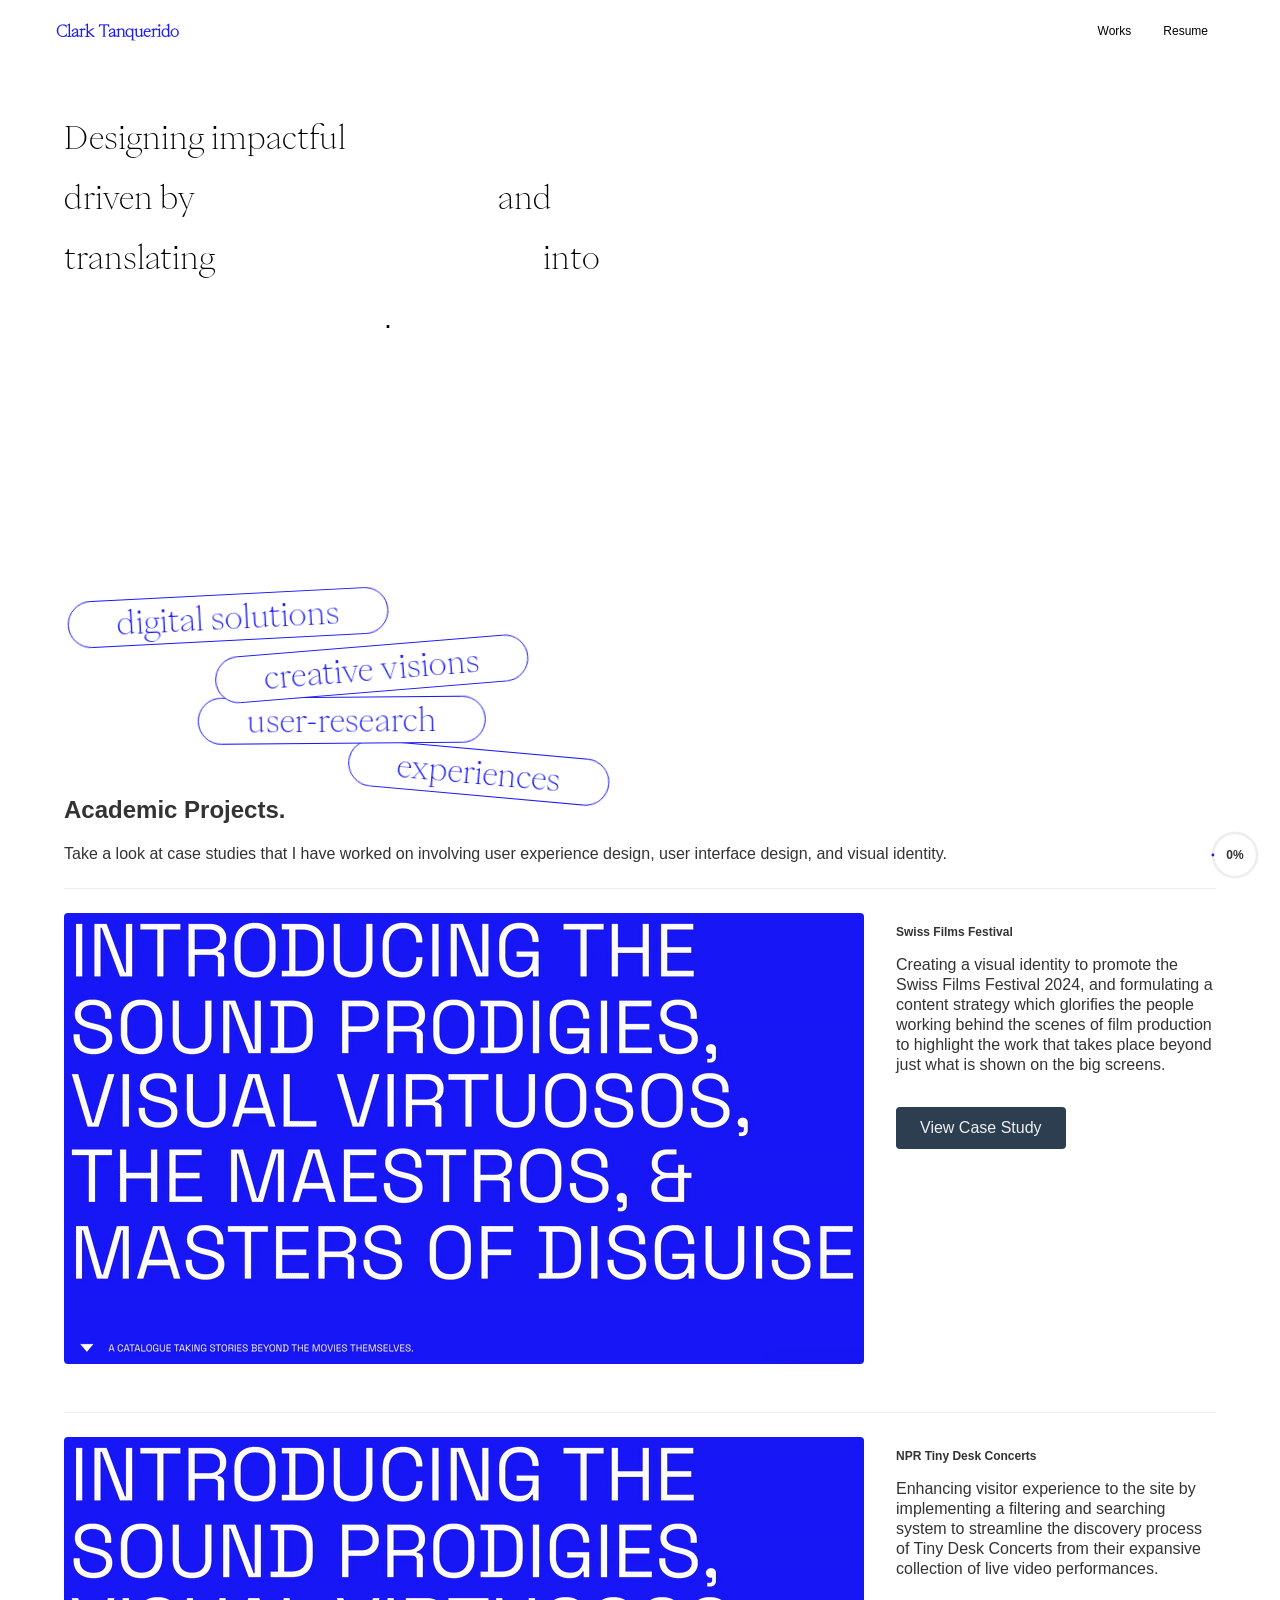
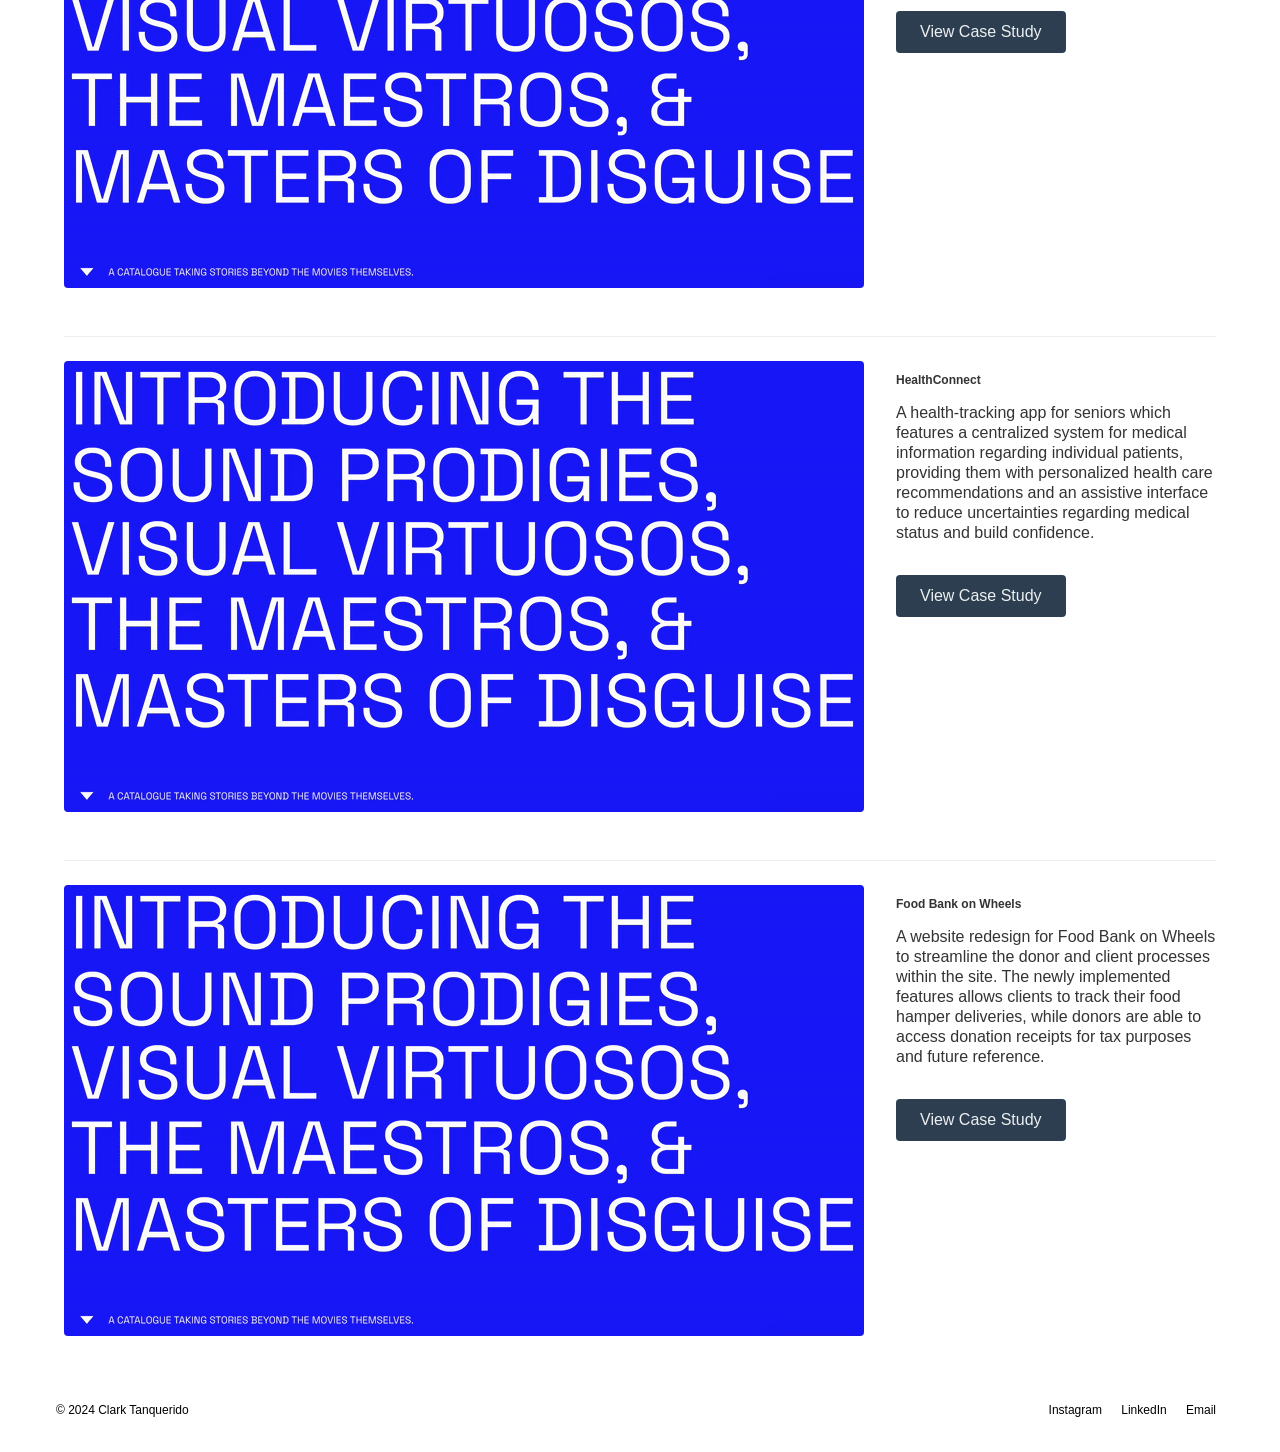
==== index.html @ 1669078b "homepage animation" ====
<!DOCTYPE html>
<html lang="en" dir="ltr">
  <head>
    <meta charset="UTF-8" />
    <meta name="viewport" content="width=device-width, initial-scale=1.0" />
    <title>Clark Tanquerido | UX/UI Designer</title>
    <link rel="stylesheet" href="style.css" />
    <link rel="stylesheet" href="responsive.css" />
  </head>
  <body>
    <div class="page-wrapper">
      <div class="container">
        <header>
          <nav class="navbar">
            <a href="index.html" class="logo">Clark Tanquerido</a>
            <ul class="nav-links">
              <li><a href="works.html">Works</a></li>
              <li><a href="#resume">Resume</a></li>
            </ul>
          </nav>
        </header>

        <div class="content-wrapper">
          <main>
            <h1 class="largeDisplayText">Designing impactful <span class="highlight-pill">experiences</span> driven by <span class="highlight-pill">user-research</span> and translating <span class="highlight-pill">creative visions</span> into <span class="highlight-pill">digital solutions</span>.</h1>
            <!-- <p>Welcome to my portfolio. I specialize in creating intuitive and beautiful user experiences. My work is driven by user-centric research, thoughtful interaction design, and a clean visual aesthetic.</p>
            <p>Explore my projects to see how I approach design challenges and create effective solutions.</p> -->

            <h2 class="homepageSPACER">Academic Projects.</h2>
            <p>Take a look at case studies that I have worked on involving user experience design, user interface design, and visual identity.</p>

            <div class="case-study">
              <img src="imgs/swissfilms_THUMBNAIL.gif" alt="Swiss Films Festival project thumbnail" class="case-study-image">
              <div class="case-study-content">
                <h3>Swiss Films Festival</h3>
                <p>Creating a visual identity to promote the Swiss Films Festival 2024, and formulating a content strategy which glorifies the people working behind the scenes of film production to highlight the work that takes place beyond just what is shown on the big screens.</p>
                <a href="case-study-swiss-films.html" class="btn-case-study">View Case Study</a>
              </div>
            </div>

            <div class="case-study">
              <img src="imgs/swissfilms_THUMBNAIL.gif" alt="NPR Tiny Desk Concerts project thumbnail" class="case-study-image">
              <div class="case-study-content">
                <h3>NPR Tiny Desk Concerts</h3>
                <p>Enhancing visitor experience to the site by implementing a filtering and searching system to streamline the discovery process of Tiny Desk Concerts from their expansive collection of live video performances.</p>
                <a href="#" class="btn-case-study">View Case Study</a>
              </div>
            </div>

            <div class="case-study">
              <img src="imgs/swissfilms_THUMBNAIL.gif" alt="HealthConnect project thumbnail" class="case-study-image">
              <div class="case-study-content">
                <h3>HealthConnect</h3>
                <p>A health-tracking app for seniors which features a centralized system for medical information regarding individual patients, providing them with personalized health care recommendations and an assistive interface to reduce uncertainties regarding medical status and build confidence.</p>
                <a href="#" class="btn-case-study">View Case Study</a>
              </div>
            </div>

            <div class="case-study">
              <img src="imgs/swissfilms_THUMBNAIL.gif" alt="Food Bank on Wheels project thumbnail" class="case-study-image">
              <div class="case-study-content">
                <h3>Food Bank on Wheels</h3>
                <p>A website redesign for Food Bank on Wheels to streamline the donor and client processes within the site. The newly implemented features allows clients to track their food hamper deliveries, while donors are able to access donation receipts for tax purposes and future reference.</p>
                <a href="#" class="btn-case-study">View Case Study</a>
              </div>
            </div>
          </main>
          <!-- <aside>
            <h3>About Me</h3>
            <p>A brief bio or a professional headshot could go here. This is a great place to give visitors a glimpse into your personality and professional background.</p>
          </aside> -->
        </div>

        <footer>
          <div class="footer-content">
            <p>&copy; 2024 Clark Tanquerido</p>
            <div class="social-links">
              <a href="#">Instagram</a> <a href="#">LinkedIn</a> <a href="mailto:clark.tanquerido@example.com">Email</a>
            </div>
          </div>
        </footer>
      </div>
    </div>
    <div class="progress-circle-container">
      <svg class="progress-circle-svg" viewBox="0 0 36 36">
        <path class="progress-circle-bg"
          d="M18 2.0845 a 15.9155 15.9155 0 0 1 0 31.831 a 15.9155 15.9155 0 0 1 0 -31.831" />
        <path id="progressBar" class="progress-circle"
          stroke-dasharray="0, 100"
          d="M18 2.0845 a 15.9155 15.9155 0 0 1 0 31.831 a 15.9155 15.9155 0 0 1 0 -31.831" />
      </svg>
      <div id="progressText" class="progress-text">0%</div>
    </div>
    <script src="script.js"></script>
  </body>
</html>
---- style.css ----
@font-face {
  font-family: 'PP Eiko';
  /* Assuming your 'fonts' folder is in the same directory as your HTML files. */
  src: url('fonts/PPEiko-Thin.otf') format('opentype');
  font-weight: normal;
  font-style: normal;
}

/* --- Generic & Mobile First Styles --- */
* {
  box-sizing: border-box;
}

.sticky {
  position: sticky;
}

body {
  font-family: Arial, sans-serif;
  margin: 0;
  background-color: #ffffff;
  color: #333;
}

p {
  line-height: 1.25rem;
}

.pSubtext {
  font-size: 0.75rem;
  line-height: 1rem;
}

.container {
  display: flex;
  flex-direction: column;
  min-height: 100vh;
}

.page-wrapper {
  background-color: white;
}

header {
  background-color: #ffffff;
  color: #ecf0f1;
  padding: 1rem;
}

footer {
  font-size: 0.75rem;
  background-color: #ffffff;
  color: #000000;
  padding: 1rem;
  text-align: center;
  margin-bottom: 1rem;
}

.footer-content {
  display: flex;
  flex-direction: column;
  align-items: center;
  gap: 0.5rem;
}

.footer-content p {
  margin: 0;
}

.social-links a {
  color: #000000;
  /* font-size: 0.75rem; */
  text-decoration: none;
  margin: 0 0.5rem;
}

h2 {
    /* font-family: 'PP Eiko', serif; */
    font-weight: bold;
}

h3 {
    /* font-family: 'PP Eiko', serif; */
    font-weight: bold;
    font-size: 0.75rem;
}



/* --- Large display text --- */
.largeDisplayText {
  font-size: 1rem;
  font-weight: lighter;
  line-height: 1.6;

  max-width: 90%;

  color: #000000;
  text-decoration: none;

  /* This applies the loaded font. It falls back to a generic serif if the font fails to load. */
  font-family: 'PP Eiko', serif;
}

.largeDisplayText2 {
  font-size: 2rem;
  font-weight: lighter;
  line-height: 1.6;

  max-width: 90%;

  color: #1818f9;
  text-decoration: none;

  /* This applies the loaded font. It falls back to a generic serif if the font fails to load. */
  font-family: 'PP Eiko', serif;
}

.largeDisplayTextTopMargin {
  margin-top: 0rem;
  padding-top: 0rem;
}

.h2_blue {
  color: #1818f9;
}

.homepageSPACER {
  margin-top: 50vh;
}

.noTopMargin {
  margin-top: -0.5rem;
}

.p_noTopMargin {
  margin-top: -0.5rem;
}

.hmwSubtitleText {
  font-size: 1rem;
}

.hmw {
  max-width: 80%;
}

.text-black {
  color: #000;
}

/* Specific override for HMW text max-width */
.largeDisplayText.hmw-override {
  max-width: 70%;
}

.maestros-heading {
  color: #1818f9;
  font-weight: normal;
}

.highlight-pill {
  display: inline-flex; /* Use flexbox for alignment */
  align-items: center; /* Vertically center the text */
  justify-content: center; /* Horizontally center the text */
  font-style: normal; /* Override any inherited italic styles */
  margin: 0.2em 0; /* Add some vertical margin */
  color: #1818f9;
  background-color: white;
  padding: 0.2em 1.5em; /* Adjust padding for better balance */
  border: 1px solid #1818f9;
  border-radius: 999px; /* Creates the pill shape */
  line-height: 1; /* Set line-height to 1 as flexbox now handles alignment */
  white-space: nowrap; /* Prevent text inside the pill from wrapping */
}

/* Hide original pill when its clone is animating */
.highlight-pill.is-falling {
  visibility: hidden;
}

/* --- Animation for Pills --- */
/* This will be the "clone" that actually falls */
.falling-pill-clone {
  position: fixed; /* Position relative to the viewport */
  z-index: 1000;
  /* Use transition for smooth movement */
  /* Apply font styles from the original to match the look */
  font-family: 'PP Eiko', serif;
  font-weight: lighter;
  font-size: 1rem;
  transition: transform 1s ease-in;
  /* The 'ease-in' curve creates a natural falling acceleration */
}

@keyframes tipOver {
  to {
    /* Fall down and off the screen while rotating */
    transform: translateY(110vh) rotate(180deg);
    opacity: 0;
  }
}

/* --- End Animation --- */

/* --- [END] Large display text [END] --- */



/* --- [START] SPACERS [START] --- */
.hmwSpacerTop {
  margin-top: 5rem;
}

.hmwSpacerBottom {
  margin-bottom: 5rem;
}
/* --- [END] SPACERS [END] --- */



/* --- Navigation Bar Styles --- */
.navbar {
  display: flex;
  justify-content: space-between; /* Pushes logo and links to opposite ends */
  align-items: center;
  width: 100%;
}

.logo {
  font-size: 1rem;
  font-weight: bold;
  /* color: #ecf0f1; */
  color: #1818f9;
  text-decoration: none;
  /* This applies the loaded font. It falls back to a generic serif if the font fails to load. */
  font-family: 'PP Eiko', serif;
}

.nav-links {
  list-style: none;
  margin: 0;
  padding: 0;
  display: flex;
}

.nav-links li a {
  color: #000000;
  font-size: 0.75rem;
  text-decoration: none;
  padding: 0.5rem 1rem;
  display: block;
}

.content-wrapper {
  display: flex;
  flex-direction: column; /* Stack main and aside on mobile */
  flex-grow: 1;
}

main {
  background-color: #ffffff;
  padding: 1.5rem;
  flex-grow: 1;
}

aside {
  background-color: #bdc3c7;
  padding: 1.5rem;
  text-align: center;
}

/* --- Case Study Styles --- */
.case-study {
  display: flex;
  flex-direction: column; /* Stack image and text on mobile */
  gap: 1rem;
  border-top: 1px solid #eee;
  padding: 1.5rem 0;
  margin-top: 1.5rem;
  /* Initial state for fade-in animation */
  opacity: 0;
  transform: translateY(60px);
  transition: opacity 1.1s ease-out, transform 1s ease-out;
}

.case-study-image {
  width: 100%;
  height: auto;
  border-radius: 4px;
  object-fit: cover;
}

/* This class will be added by JavaScript when the element is in view */
.case-study.visible {
  opacity: 1;
  transform: translateY(0);
}

/* --- Button Styles --- */
.btn-case-study {
  display: inline-block;
  background-color: #2c3e50;
  color: #ecf0f1;
  padding: 0.75rem 1.5rem;
  margin-top: 1rem;
  text-decoration: none;
  border-radius: 4px;
  transition: background-color 0.3s ease;
}

.btn-case-study:hover {
  background-color: #34495e; /* A slightly lighter shade of the base color */
}

/* --- Case Study Detail Page Styles --- */
.case-study-detail h1 {
  font-family: 'PP Eiko', serif;
  font-weight: normal;
  font-size: 2.5rem;
  margin-bottom: 0.5rem;
}

.project-subtitle {
  display: inline-block; /* Ensures the border wraps the text content */
  font-style: italic;
  color: #1818f9;
  margin-top: 0;
  margin-bottom: 0.75rem; /* Adds space below the pill */
  padding: 0.075rem 0.8rem; /* Vertical and horizontal padding inside the pill */
  border: 1px solid #1818f9; /* A subtle border */
  border-radius: 999px; /* Creates the pill shape */
  font-size: 0.6rem;
}

.project-hero-image {
  position: sticky;
  top: 0;
  width: 100%;
  object-fit: cover; /* Ensure the image covers the area without distortion */
  z-index: 0; /* Place it behind the content */
}

.project-video {
  border-style: solid;
  border-width: 0.05rem;
  border-color: black;
}

.case-study-body {
  position: relative; /* Needed for z-index to work */
  z-index: 1; /* Ensure this content is on top of the hero image */
  background-color: #ffffff; /* Give it a solid background to hide the image as it scrolls */
  padding: 2rem;
  padding-top: 1rem;
  margin-top: -0.25rem; /* Pull the content up slightly to overlap the image if needed */
  border-radius: 12px 12px 0 0; /* Optional: adds a nice curve to the top */
}

/* Create a pseudo-element to cast a top-only shadow */
.case-study-body::before {
  content: '';
  position: absolute;
  top: 0;
  left: 0;
  right: 0;
  height: 5px; /* The height of the shadow gradient area */
  transform: translateY(-100%); /* Position it directly above the element */
  /* A gradient that fakes a shadow, going from semi-transparent black to fully transparent */
  background: linear-gradient(to top, rgba(0, 0, 0, 0.2), transparent);
  z-index: 0; /* Place it below the main content body but above the hero image */
  border-radius: 12px 12px 0 0; /* Match the parent's border-radius */
}

.slide-up-section {
  position: relative; /* This section now scrolls normally */
  background-color: #ffffff; /* Changed to black */
  color: #000000; /* Changed text color to white */
  z-index: 2; /* It must have a higher z-index to slide OVER the sticky video */
  padding: 2rem 2rem 2rem 2rem; /* Consistent padding inside the sticky section */
  margin: 0 -2rem -2rem -2rem;
  border-radius: 12px 12px 0 0;
}

/* Ensure all text elements inside the slide-up section are white */
/* .slide-up-section h2, .slide-up-section h3, .slide-up-section p, .slide-up-section li {
  color: #000000;
} */

/* Add a shadow to the slide-up section, similar to case-study-body */
.slide-up-section::before {
  content: '';
  position: absolute;
  top: 0;
  left: 0;
  right: 0;
  height: 150px;
  transform: translateY(-100%);
  background: linear-gradient(to top, rgba(255, 255, 255, 1), transparent);
  border-radius: 12px 12px 0 0;
}

/* This is the section that will stick to the top */
.sticky-video-section {
  position: sticky;
  top: 0;
  z-index: 1; /* Lower z-index so the slide-up-section can go over it */
  background-color: #ffffff; /* Changed background to white */
  padding-bottom: 2rem; /* Add some space at the bottom */
}

/* Set default text color for the sticky section to black */
.sticky-video-section h2, .sticky-video-section p {
  color: #000000;
}

/* Remove the unnecessary wrapper and its margin rule */

/* --- Scroll Progress Bar Styles --- */
.progress-circle-container {
  position: fixed;
  bottom: 20px;
  right: 20px;
  width: 50px;
  height: 50px;
  z-index: 1000;
}

.progress-circle-svg {
  transform: rotate(-90deg); /* Start the circle from the top */
}

.progress-circle-bg {
  fill: none;
  stroke: #eee;
  stroke-width: 2;
}

.progress-circle {
  fill: none;
  stroke: #1818f9; /* Using your theme's blue color */
  stroke-width: 2;
  stroke-linecap: round; /* Gives the line a rounded end */
  transition: stroke-dasharray 0.1s linear;
}

.progress-text {
  position: absolute;
  top: 50%;
  left: 50%;
  transform: translate(-50%, -50%);
  color: #333;
  font-size: 0.75rem;
  font-weight: bold;
  font-family: Arial, sans-serif;
  z-index: 1001;
}

/* --- Video Player Styles --- */
.video-container {
  position: relative;
  cursor: pointer;
}

.play-pause-icon {
  /* Positioning */
  position: absolute;
  top: 50%;
  left: 50%;
  transform: translate(-50%, -50%);
  z-index: 10;

  /* Appearance */
  width: 60px;
  height: 60px;
  background-color: rgba(0, 0, 0, 0.5);
  border-radius: 50%;
  background-repeat: no-repeat;
  background-position: center;

  /* Play icon (triangle) */
  background-image: url("data:image/svg+xml,%3Csvg xmlns='http://www.w3.org/2000/svg' viewBox='0 0 24 24' fill='%23ffffff'%3E%3Cpath d='M8 5v14l11-7z'/%3E%3C/svg%3E");
  background-size: 30px;
  background-position-x: 55%; /* Nudge the play icon to be visually centered */

  /* Animation */
  opacity: 1;
  transition: opacity 0.25s ease-in-out;

  /* Make sure icon doesn't block clicks to the video element */
  pointer-events: none;
}

/* When video is playing, hide the icon */
.video-container.playing .play-pause-icon {
  opacity: 0;
  /* Pause icon (two bars) */
  background-image: url("data:image/svg+xml,%3Csvg xmlns='http://www.w3.org/2000/svg' viewBox='0 0 24 24' fill='%23ffffff'%3E%3Cpath d='M6 19h4V5H6v14zm8-14v14h4V5h-4z'/%3E%3C/svg%3E");
  background-position: center; /* Re-center for the pause icon */
}

/* On hover of a playing video, show the pause icon */
.video-container.playing:hover .play-pause-icon {
  opacity: 1;
}

.video-progress-container {
  /* Center the container on the video */
  position: absolute;
  top: 50%;
  left: 50%;
  transform: translate(-50%, -50%);
  width: 80px; /* Match SVG size */
  height: 80px; /* Match SVG size */
  z-index: 9; /* Below the play/pause icon */

  /* Visibility */
  opacity: 0;
  transition: opacity 0.25s ease-in-out;
  pointer-events: none;
}

/* On hover of a playing video, show the progress ring */
.video-container.playing:hover .video-progress-container {
  opacity: 1; /* Show when video is playing AND hovered */
}

.video-progress-ring {
  transform: rotate(-90deg); /* Start the circle from the top */
}

.video-progress-ring__bg,
.video-progress-ring__fg {
  fill: none;
  stroke-width: 4;
}

.video-progress-ring__bg {
  stroke: rgba(255, 255, 255, 0.3); /* Background ring color */
}

.video-progress-ring__fg {
  stroke: #1818f9; /* Your theme blue */
  stroke-linecap: round;
  transition: stroke-dashoffset 0.1s linear;
}

/* Muted state: Muted icon (speaker with a slash) */
.mute-unmute-icon.is-muted {
  background-image: url("data:image/svg+xml,%3Csvg xmlns='http://www.w3.org/2000/svg' viewBox='0 0 24 24' fill='%23ffffff'%3E%3Cpath d='M16.5 12c0-1.77-1.02-3.29-2.5-4.03v2.21l2.45 2.45c.03-.2.05-.41.05-.63zm2.5 0c0 .94-.2 1.82-.54 2.64l1.51 1.51C20.63 14.91 21 13.5 21 12c0-4.28-2.99-7.86-7-8.77v2.06c2.89.86 5 3.54 5 6.71zM4.27 3L3 4.27 7.73 9H3v6h4l5 5v-6.73l4.25 4.25c-.67.52-1.42.93-2.25 1.18v2.06c1.38-.31 2.63-.95 3.69-1.81L19.73 21 21 19.73l-9-9L4.27 3zM12 4L9.91 6.09 12 8.18V4z'/%3E%3C/svg%3E");
}

.mute-unmute-icon {
  /* Positioning */
  position: absolute;
  bottom: 15px;
  right: 15px;
  z-index: 11;

  /* Appearance */
  width: 30px;
  height: 30px;
  background-color: rgba(0, 0, 0, 0.5);
  border-radius: 50%;
  background-repeat: no-repeat;
  background-position: center;
  background-size: 16px;
  cursor: pointer;

  /* Initial state: Unmuted icon (speaker) */
  background-image: url("data:image/svg+xml,%3Csvg xmlns='http://www.w3.org/2000/svg' viewBox='0 0 24 24' fill='%23ffffff'%3E%3Cpath d='M3 9v6h4l5 5V4L7 9H3zm13.5 3c0-1.77-1.02-3.29-2.5-4.03v8.05c1.48-.73 2.5-2.25 2.5-4.02zM14 3.23v2.06c2.89.86 5 3.54 5 6.71s-2.11 5.85-5 6.71v2.06c4.01-.91 7-4.49 7-8.77s-2.99-7.86-7-8.77z'/%3E%3C/svg%3E");

  /* Visibility */
  opacity: 0;
  transition: opacity 0.25s ease-in-out;
}

/* When video is playing, show the mute/unmute icon */
.video-container.playing .mute-unmute-icon {
  opacity: 1;
}

/* Muted state: Muted icon (speaker with a slash) */
.mute-unmute-icon.is-muted {
  background-image: url("data:image/svg+xml,%3Csvg xmlns='http://www.w3.org/2000/svg' viewBox='0 0 24 24' fill='%23ffffff'%3E%3Cpath d='M16.5 12c0-1.77-1.02-3.29-2.5-4.03v2.21l2.45 2.45c.03-.2.05-.41.05-.63zm2.5 0c0 .94-.2 1.82-.54 2.64l1.51 1.51C20.63 14.91 21 13.5 21 12c0-4.28-2.99-7.86-7-8.77v2.06c2.89.86 5 3.54 5 6.71zM4.27 3L3 4.27 7.73 9H3v6h4l5 5v-6.73l4.25 4.25c-.67.52-1.42.93-2.25 1.18v2.06c1.38-.31 2.63-.95 3.69-1.81L19.73 21 21 19.73l-9-9L4.27 3zM12 4L9.91 6.09 12 8.18V4z'/%3E%3C/svg%3E");
}

/* --- Design Quality Box --- */
.design-quality-box {
  background-color: #1818f9;
  border: 1px solid #1818f9; /* Blue outline */
  color: #ffffff; /* Black text */
  padding: 0.5rem 1rem; /* Reduced top/bottom padding */
  border-radius: 20px;
  margin-top: 1rem;
  margin-bottom: 1rem;
}

.design-quality-box h3,
.design-quality-box p {
  color: #ffffff; /* Ensure text inside is black */
  margin-top: 0.5rem; /* Consistent vertical spacing */
  margin-bottom: 0.5rem;
}

.grid-image-equal-height {
  height: 100%; /* Make the image fill the height of its parent */
  object-fit: cover; /* Cover the area, cropping if necessary, maintaining aspect ratio */
}

/* --- Lightbox Styles --- */
.lightbox-trigger {
  cursor: pointer; /* Indicates the image is clickable */
  transition: opacity 0.2s ease-in-out;
}

.lightbox-trigger:hover {
  opacity: 0.8;
}

.lightbox-container {
  display: none; /* Hidden by default */
  position: fixed; /* Stay in place */
  z-index: 9999; /* Sit on top */
  left: 0;
  top: 0;
  width: 100%;
  height: 100%;
  overflow: auto; /* Enable scroll if needed */
  background-color: rgba(0, 0, 0, 0.85); /* Black w/ opacity */
}

.lightbox-content {
  margin: auto;
  display: block;
  width: auto;
  max-width: 90%;
  max-height: 90vh;
  position: absolute;
  top: 50%;
  left: 50%;
  transform: translate(-50%, -50%);
}

.lightbox-close {
  position: absolute;
  top: 15px;
  right: 35px;
  color: #f1f1f1;
  font-size: 40px;
  font-weight: bold;
  transition: 0.3s;
  cursor: pointer;
}

/* --- Lightbox Styles --- */
.lightbox-trigger {
  cursor: pointer; /* Indicates the image is clickable */
  transition: opacity 0.2s ease-in-out;
}

.lightbox-trigger:hover {
  opacity: 0.8;
}

.lightbox-container {
  display: none; /* Hidden by default */
  position: fixed; /* Stay in place */
  z-index: 9999; /* Sit on top */
  left: 0;
  top: 0;
  width: 100%;
  height: 100%;
  overflow: auto; /* Enable scroll if needed */
  background-color: rgba(0, 0, 0, 0.85); /* Black w/ opacity */
}

.lightbox-content {
  margin: auto;
  display: block;
  width: auto;
  max-width: 90%;
  max-height: 90vh;
  position: absolute;
  top: 50%;
  left: 50%;
  transform: translate(-50%, -50%);
}

.lightbox-close {
  position: absolute;
  top: 15px;
  right: 35px;
  color: #f1f1f1;
  font-size: 40px;
  font-weight: bold;
  transition: 0.3s;
  cursor: pointer;
}
---- responsive.css ----
/* --- Tablet Styles --- */
/* Applies to screens 768px and wider */
@media (min-width: 768px) {
  .content-wrapper {
    flex-direction: row; /* Place main and aside side-by-side */
  }

  main {
    flex: 3; /* Main content takes up 3/4 of the space */
  }

  aside {
    flex: 1; /* Sidebar takes up 1/4 of the space */
  }

  p {
    max-width: 45%;
    line-height: 1.25rem;
  }

  .largeDisplayText {
    font-size: 2rem;
    font-weight: lighter;
    line-height: normal;

    max-width: 70%;

    color: #000000;
    text-decoration: none;

    /* This applies the loaded font. It falls back to a generic serif if the font fails to load. */
    font-family: 'PP Eiko', serif;
  }

  .falling-pill-clone {
  position: fixed; /* Position relative to the viewport */
  z-index: 1000;
  /* Use transition for smooth movement */
  /* Apply font styles from the original to match the look */
  font-family: 'PP Eiko', serif;
  font-weight: lighter;
  font-size: 2rem;
  transition: transform 1s ease-in;
  /* The 'ease-in' curve creates a natural falling acceleration */
}

  .largeDisplayText2 {
    font-size: 2rem;
    font-weight: lighter;
    line-height: normal;

    max-width: 70%;

    color: #000000;
    text-decoration: none;

    /* This applies the loaded font. It falls back to a generic serif if the font fails to load. */
    font-family: 'PP Eiko', serif;
  }

  /* --- Two Column Grid --- */
  .two-column-grid {
    display: grid;
    grid-template-columns: 1fr 1fr; /* Two equal columns */
    gap: 2rem; /* Space between columns */
  }

  .two-column-grid-2_1_split {
    display: grid;
    grid-template-columns: 2fr 1fr; /* 2:1 column ratio */
    gap: 2rem; /* Space between columns */
  }

  .two-column-grid-1_2_split {
    display: grid;
    grid-template-columns: 1fr 2fr; /* 1:2 column ratio */
    gap: 2rem; /* Space between columns */
  }

  .two-column-grid-2_3_split {
    display: grid;
    grid-template-columns: 2fr 3fr; /* 2:3 column ratio */
    gap: 2rem; /* Space between columns */
  }

  .three-column-grid {
    display: grid;
    grid-template-columns: 1fr 1fr 1fr; /* Three equal columns */
    gap: 0.75rem; /* Space between columns */
  }

  .two-column-grid-lupton {
    display: grid;
    grid-template-columns: 1fr 1fr; /* Two equal columns */
    gap: 0.75rem; /* Space between columns */
  }

  .paragraph_2 {
    max-width: 75%;
    line-height: 1.25rem;
  }

  /* .paragraph_3 {
    max-width: 95%;
    line-height: 1.25rem;
  } */

}

/* --- Desktop Styles --- */
/* Applies to screens 1024px and wider */
@media (min-width: 1024px) {
  .page-wrapper {
    max-width: 1200px; /* Constrain width on very large screens */
    margin: 0 auto;
    /* box-shadow: 0 0 10px rgba(0, 0, 0, 0.1); */
  }

  .footer-content {
    flex-direction: row;
    justify-content: space-between;
    max-width: 1200px;
    margin: 0 auto;
  }

  p {
    max-width: 100%;
    line-height: 1.25rem;
  }

  .pSubtext {
    font-size: 0.75rem;
    line-height: 1rem;
    max-width: 80%;
  }

  .pSubtext2 {
    font-size: 0.75rem;
    line-height: 1rem;
    max-width: 100%;
  }

  .paragraph {
    max-width: 50%;
    line-height: 1.25rem;
  }

  .workHeaderLength {
    max-width: 40%;
    line-height: 1.25rem;
  }

  .largeDisplayText {
    font-size: 2rem;
    font-weight: lighter;

    max-width: 50%;
  }
  
}

@media (min-width: 1080px) {
  .case-study {
    flex-direction: row; /* Side-by-side on larger screens // 768px */
    gap: 2rem;
  }
}
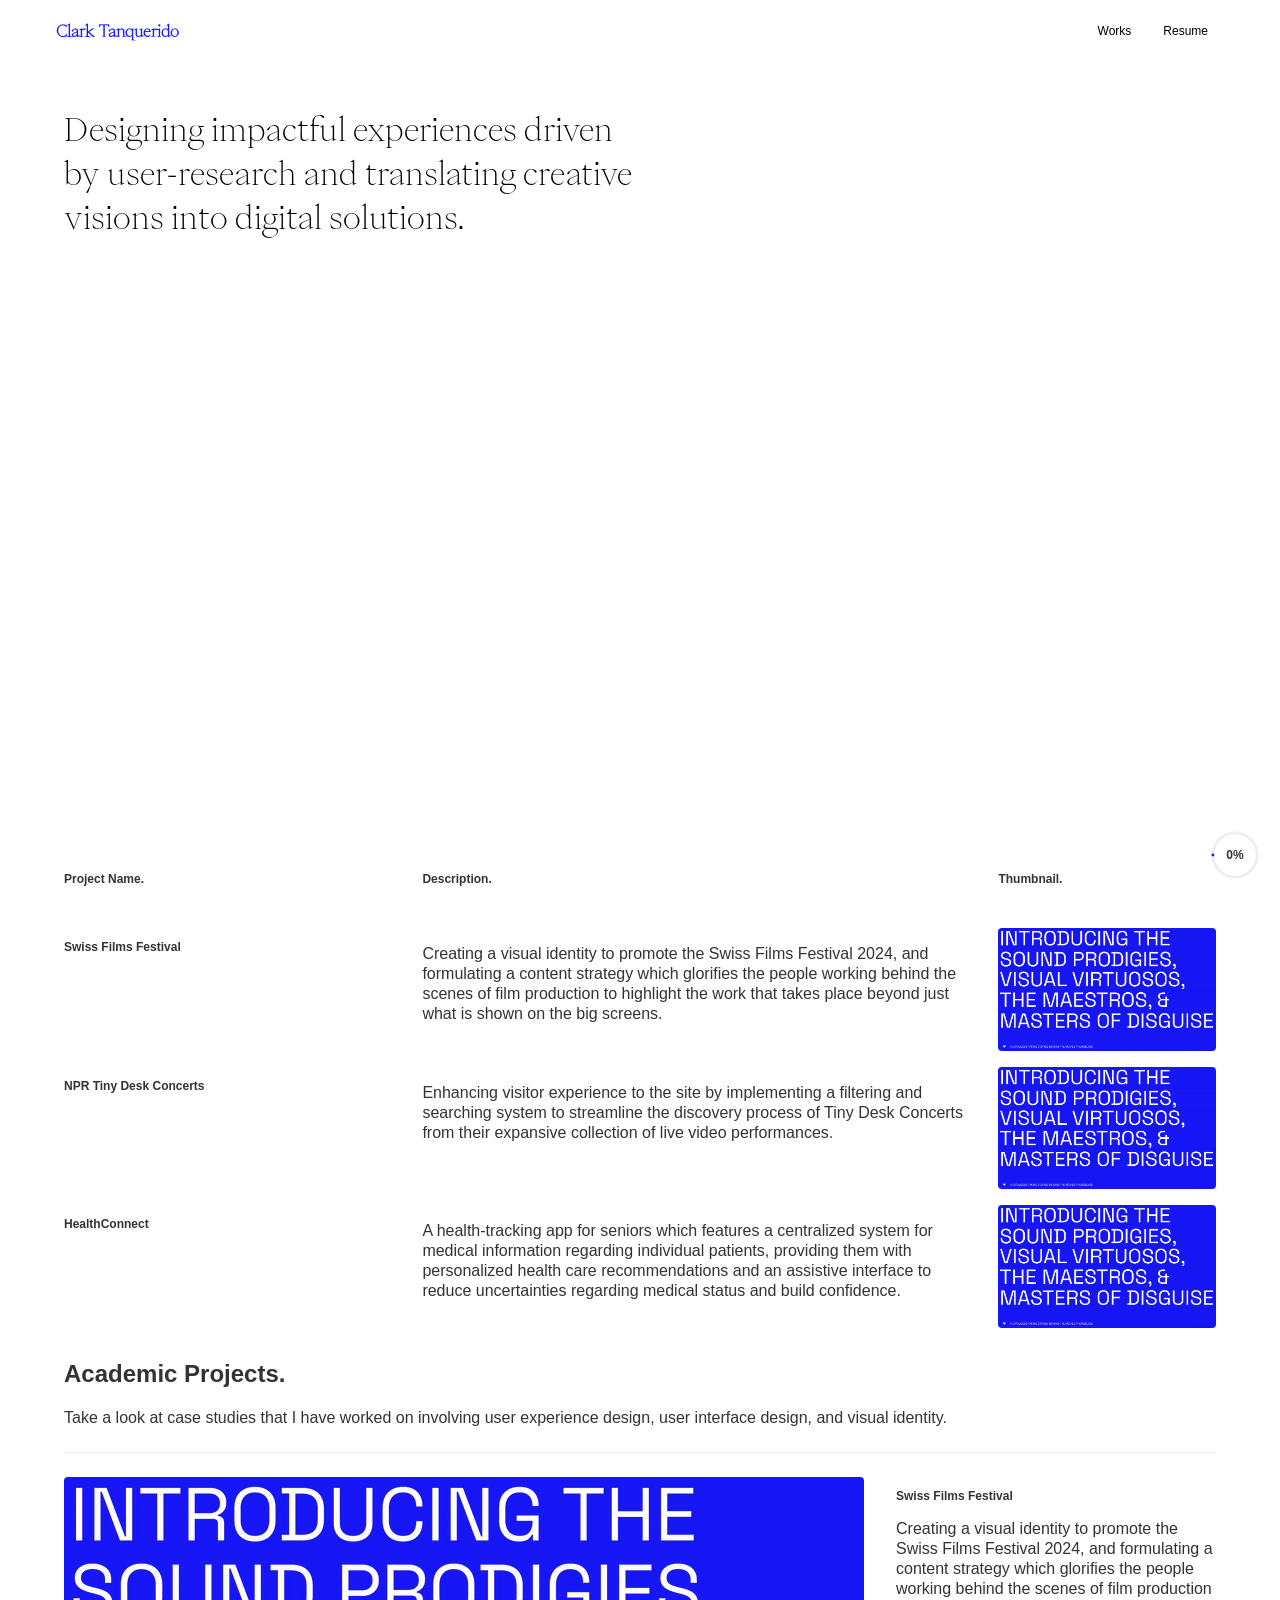
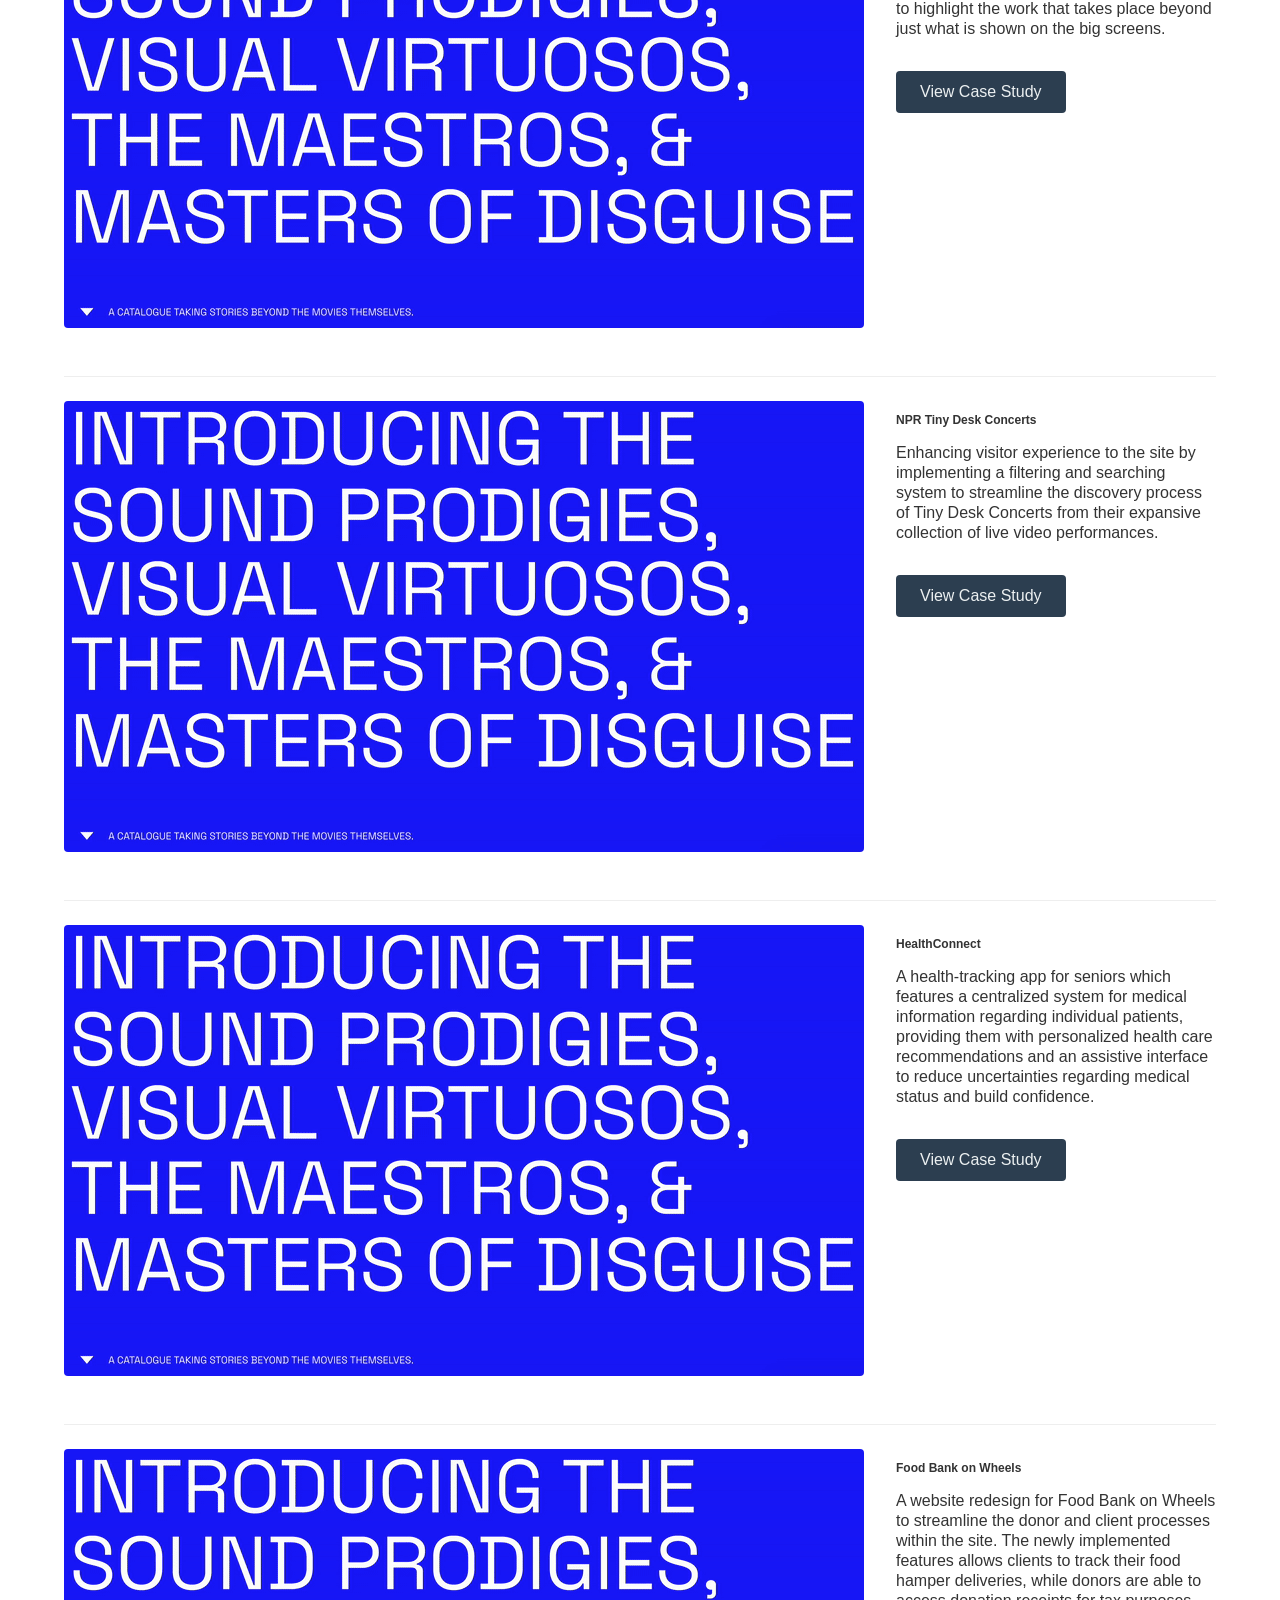
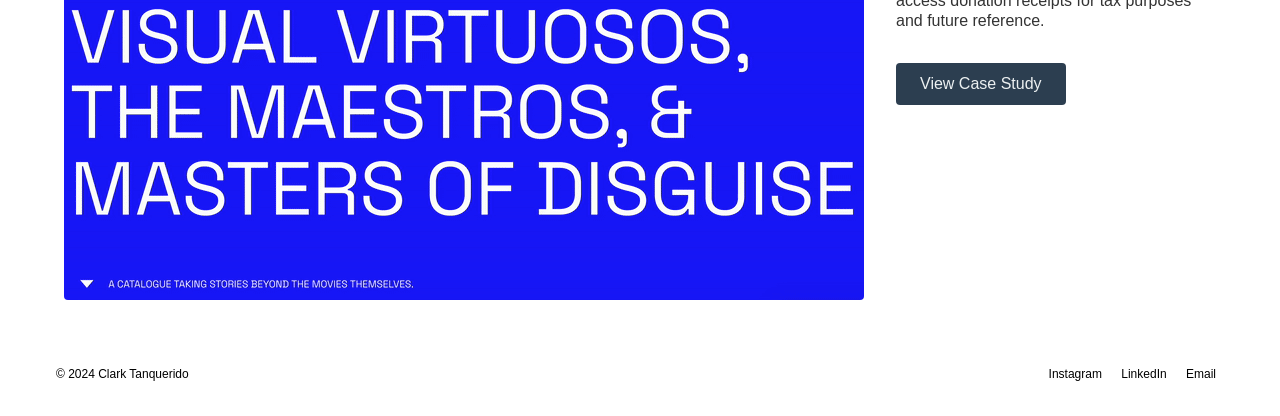
==== commit 0fb6b933: "homepage updates" ====
--- a/index.html
+++ b/index.html
@@ -22,11 +22,31 @@
 
         <div class="content-wrapper">
           <main>
-            <h1 class="largeDisplayText">Designing impactful <span class="highlight-pill">experiences</span> driven by <span class="highlight-pill">user-research</span> and translating <span class="highlight-pill">creative visions</span> into <span class="highlight-pill">digital solutions</span>.</h1>
-            <!-- <p>Welcome to my portfolio. I specialize in creating intuitive and beautiful user experiences. My work is driven by user-centric research, thoughtful interaction design, and a clean visual aesthetic.</p>
-            <p>Explore my projects to see how I approach design challenges and create effective solutions.</p> -->
+            <div class="intro-section">
+              <h1 class="largeDisplayText">Designing impactful experiences driven by user-research and translating creative visions into digital solutions.</h1>
+              <div class="project-list-headers">
+                <h2 class="h2_homepage_small">Project Name.</h2>
+                <h2 class="h2_homepage_small">Description.</h2>
+                <h2 class="h2_homepage_small">Thumbnail.</h2>
+              </div>
+            </div>
+            
+            <div class="project-list-grid">
+              <!-- Row 1: Swiss Films -->
+              <h3>Swiss Films Festival</h3>
+              <p>Creating a visual identity to promote the Swiss Films Festival 2024, and formulating a content strategy which glorifies the people working behind the scenes of film production to highlight the work that takes place beyond just what is shown on the big screens.</p>
+              <img src="imgs/swissfilms_THUMBNAIL.gif" alt="Swiss Films Festival project thumbnail" class="case-study-image">
+              <!-- Row 2: NPR -->
+              <h3>NPR Tiny Desk Concerts</h3>
+              <p>Enhancing visitor experience to the site by implementing a filtering and searching system to streamline the discovery process of Tiny Desk Concerts from their expansive collection of live video performances.</p>
+              <img src="imgs/swissfilms_THUMBNAIL.gif" alt="NPR Tiny Desk Concerts project thumbnail" class="case-study-image">
+              <!-- Row 3: HealthConnect -->
+              <h3>HealthConnect</h3>
+              <p>A health-tracking app for seniors which features a centralized system for medical information regarding individual patients, providing them with personalized health care recommendations and an assistive interface to reduce uncertainties regarding medical status and build confidence.</p>
+              <img src="imgs/swissfilms_THUMBNAIL.gif" alt="HealthConnect project thumbnail" class="case-study-image">
+            </div>
 
-            <h2 class="homepageSPACER">Academic Projects.</h2>
+            <h2>Academic Projects.</h2>
             <p>Take a look at case studies that I have worked on involving user experience design, user interface design, and visual identity.</p>
 
             <div class="case-study">
--- a/style.css
+++ b/style.css
@@ -85,11 +85,15 @@
     font-size: 0.75rem;
 }
 
+.h2_homepage_small {
+  font-size: 0.75rem;
+}
+
 
 
 /* --- Large display text --- */
 .largeDisplayText {
-  font-size: 1rem;
+  font-size: 2rem;
   font-weight: lighter;
   line-height: 1.6;
 
--- a/responsive.css
+++ b/responsive.css
@@ -23,7 +23,7 @@
     font-weight: lighter;
     line-height: normal;
 
-    max-width: 70%;
+    max-width: 85%;
 
     color: #000000;
     text-decoration: none;
@@ -89,6 +89,42 @@
     gap: 0.75rem; /* Space between columns */
   }
 
+  .three-column-grid-3_5_2_split {
+    display: grid;
+    grid-template-columns: 3fr 5fr 2fr; /* Three equal columns */
+    gap: 0.75rem; /* Space between columns */
+  }
+
+  .three-row-grid {
+    display: grid;
+    grid-template-rows: 1fr 1fr 1fr;
+    gap: 0.75rem;
+  }
+
+  .project-list-grid {
+    display: grid;
+    grid-template-columns: 3fr 5fr 2fr;
+    gap: 1rem 2rem; /* 1rem row-gap, 2rem column-gap */
+    align-items: start; /* Align items to the start of each grid cell */
+    margin-bottom: 2rem; /* Add some space below the grid */
+  }
+
+  .intro-section {
+    display: flex;
+    flex-direction: column;
+    justify-content: space-between;
+    min-height: 90vh; /* Adjust as needed */
+    margin-bottom: 2rem;
+  }
+
+  .project-list-headers {
+    display: grid;
+    grid-template-columns: 3fr 5fr 2fr;
+    gap: 1rem 2rem;
+    width: 100%;
+  }
+
+
   .two-column-grid-lupton {
     display: grid;
     grid-template-columns: 1fr 1fr; /* Two equal columns */
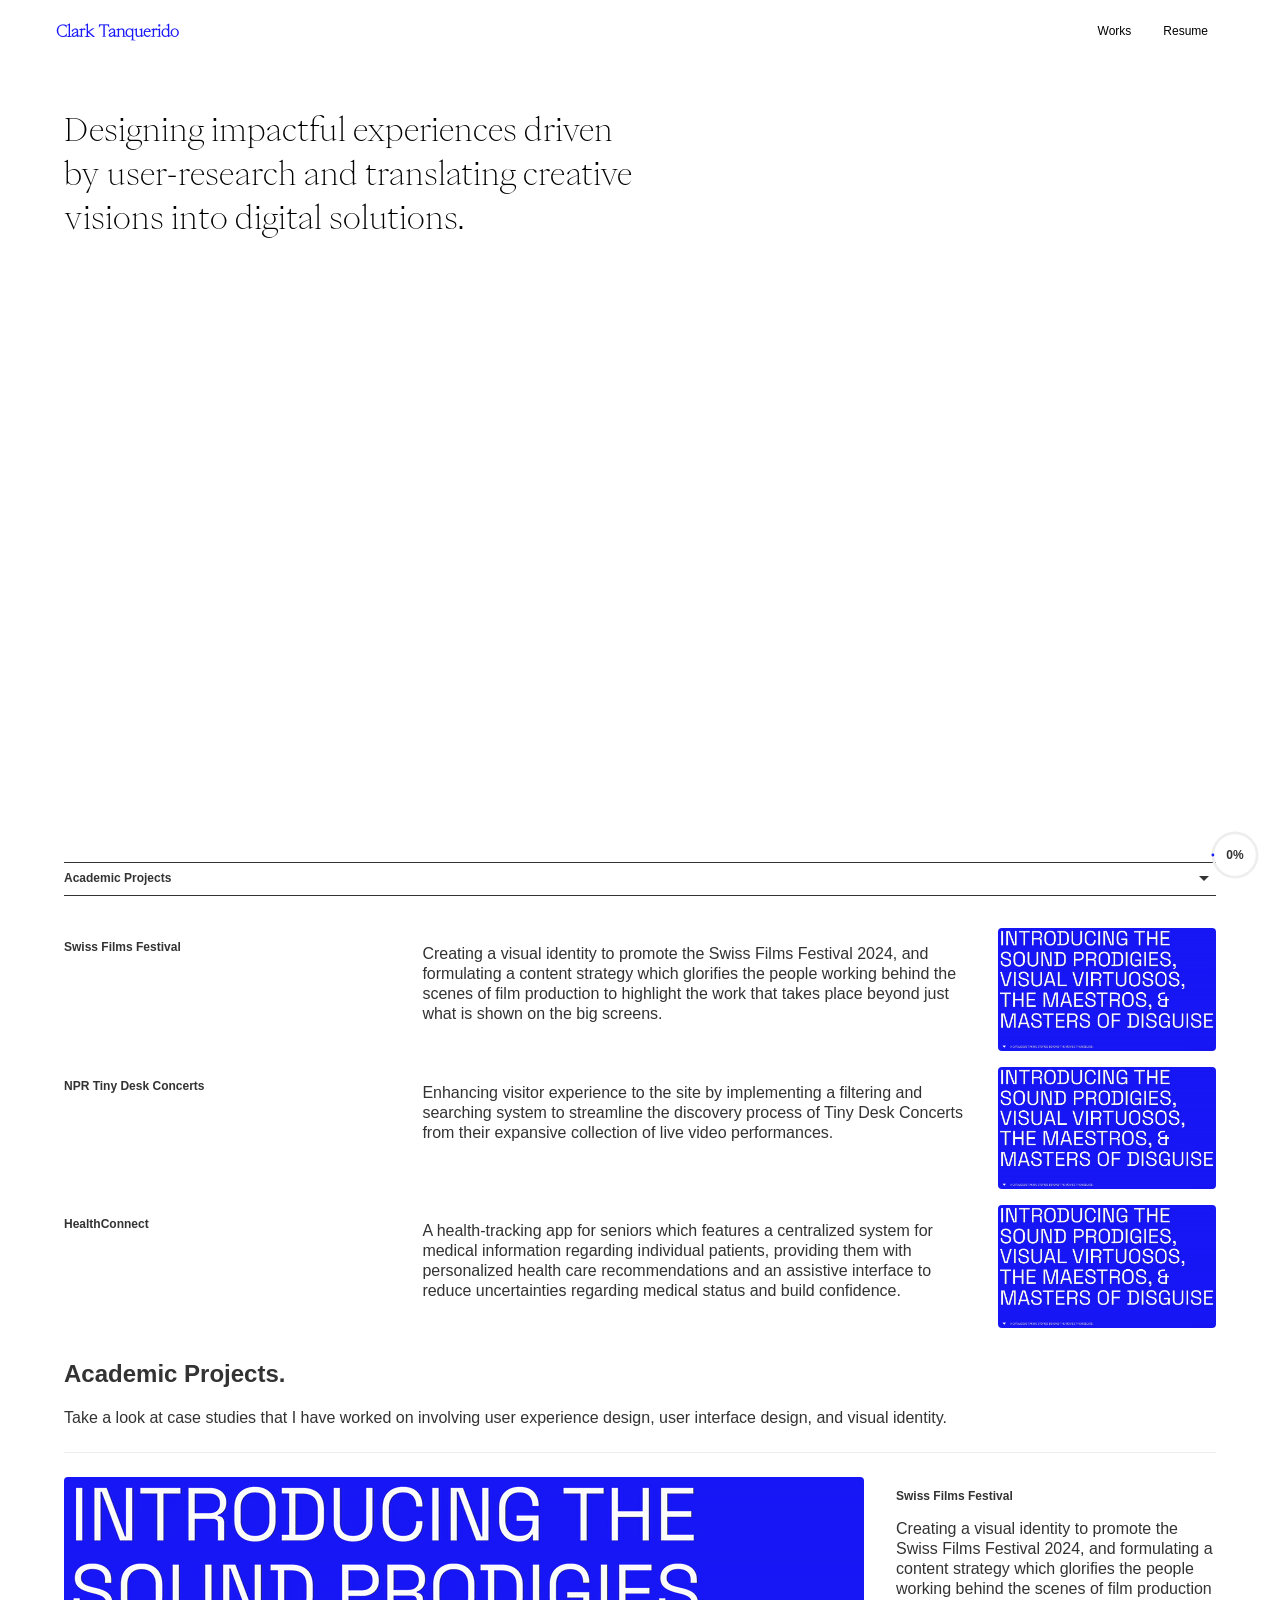
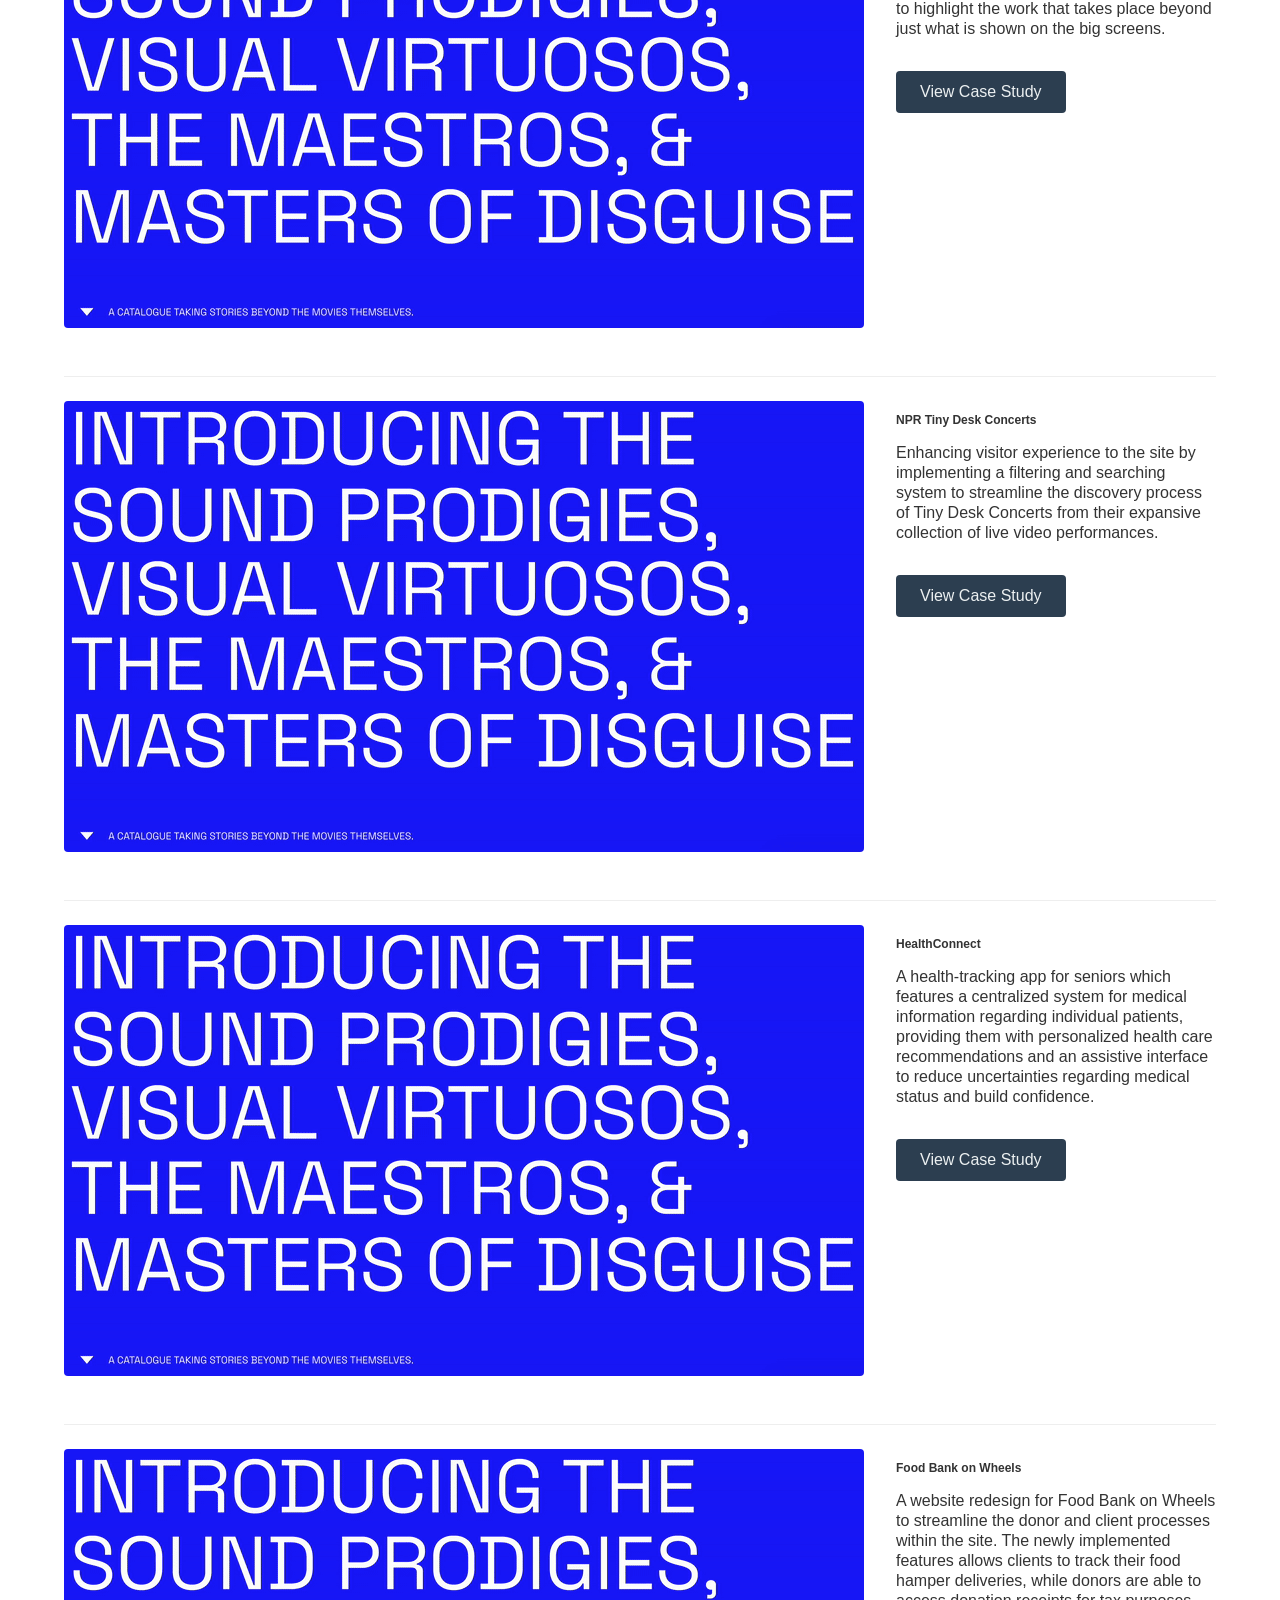
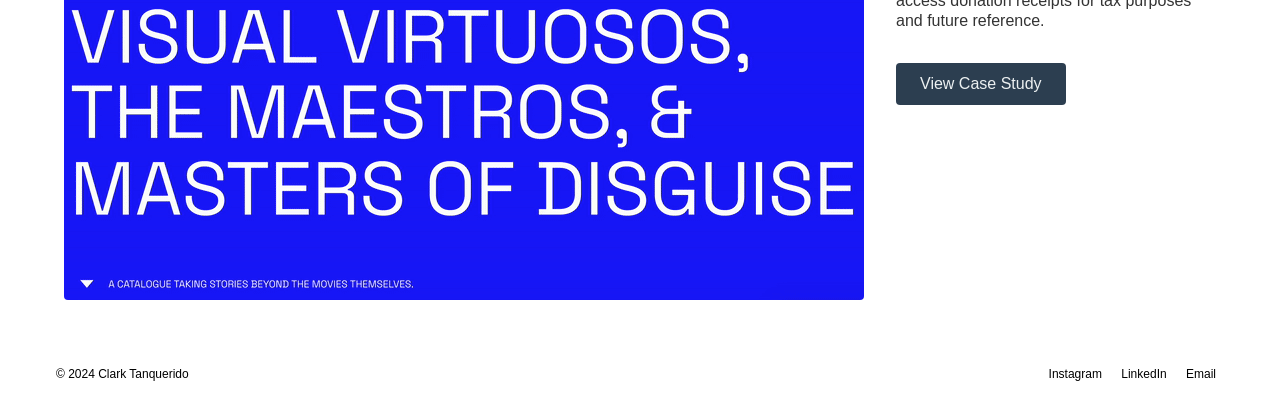
==== commit b23898d6: "homepage navigation" ====
--- a/index.html
+++ b/index.html
@@ -24,14 +24,22 @@
           <main>
             <div class="intro-section">
               <h1 class="largeDisplayText">Designing impactful experiences driven by user-research and translating creative visions into digital solutions.</h1>
-              <div class="project-list-headers">
-                <h2 class="h2_homepage_small">Project Name.</h2>
-                <h2 class="h2_homepage_small">Description.</h2>
-                <h2 class="h2_homepage_small">Thumbnail.</h2>
+              <div id="sticky-header" class="sticky-header-container">
+                <hr class="header-divider">
+                <div class="project-list-headers">
+                  <h2 class="h2_homepage_small2">Academic Projects</h2>
+                  <h2 class="h2_homepage_small2"></h2>
+                  <h2 class="h2_homepage_small">
+                    <a href="#sticky-header" class="scroll-down-btn" aria-label="Scroll to projects">
+                      <svg xmlns="http://www.w3.org/2000/svg" viewBox="0 0 24 24" fill="currentColor"><path d="M7 10l5 5 5-5z"/></svg>
+                    </a>
+                  </h2>
+                </div>
+                <hr class="header-divider">
               </div>
             </div>
-            
-            <div class="project-list-grid">
+
+            <div id="project-grid" class="project-list-grid">
               <!-- Row 1: Swiss Films -->
               <h3>Swiss Films Festival</h3>
               <p>Creating a visual identity to promote the Swiss Films Festival 2024, and formulating a content strategy which glorifies the people working behind the scenes of film production to highlight the work that takes place beyond just what is shown on the big screens.</p>
--- a/style.css
+++ b/style.css
@@ -87,9 +87,63 @@
 
 .h2_homepage_small {
   font-size: 0.75rem;
-}
-
-
+  font-weight: normal;
+  margin: 0; /* Remove default h2 margin */
+}
+
+.h2_homepage_small2 {
+  font-size: 0.75rem;
+  font-weight: bold;
+  margin-top: 0.5rem;
+}
+
+.h2_homepage_small:last-child {
+  display: flex;
+  justify-content: flex-end; /* Align button to the right */
+  align-items: center;
+}
+
+.intro-section {
+    display: flex;
+    flex-direction: column;
+    justify-content: space-between;
+    min-height: 100vh; /* Fill the entire viewport height */
+    margin-bottom: 2rem;
+    /* color: #ffffff; */
+  }
+
+.project-list-headers {
+  display: grid;
+  grid-template-columns: 3fr 5fr 2fr;
+  gap: 1rem 2rem;
+  margin: 0 0;
+  width: 100%;
+}
+
+.header-divider {
+  border: none;
+  height: 1px;
+  background-color: #333; /* Or your preferred color */
+  margin: 0rem; /* Reset margin */
+}
+
+.sticky-header-container {
+  position: sticky;
+  top: 0;
+  background-color: #ffffff; /* Match page background */
+  z-index: 10;
+  scroll-margin-top: 1rem; /* Offset for smooth scrolling */
+}
+
+.scroll-down-btn {
+  color: #333;
+  margin: 0rem;
+}
+
+.scroll-down-btn svg {
+  width: 24px;
+  height: 24px;
+}
 
 /* --- Large display text --- */
 .largeDisplayText {
--- a/responsive.css
+++ b/responsive.css
@@ -192,6 +192,14 @@
 
     max-width: 50%;
   }
+
+  .intro-section {
+    display: flex;
+    flex-direction: column;
+    justify-content: space-between;
+    min-height: 90vh; /* Adjust as needed */
+    margin-bottom: 2rem;
+  }
   
 }
 
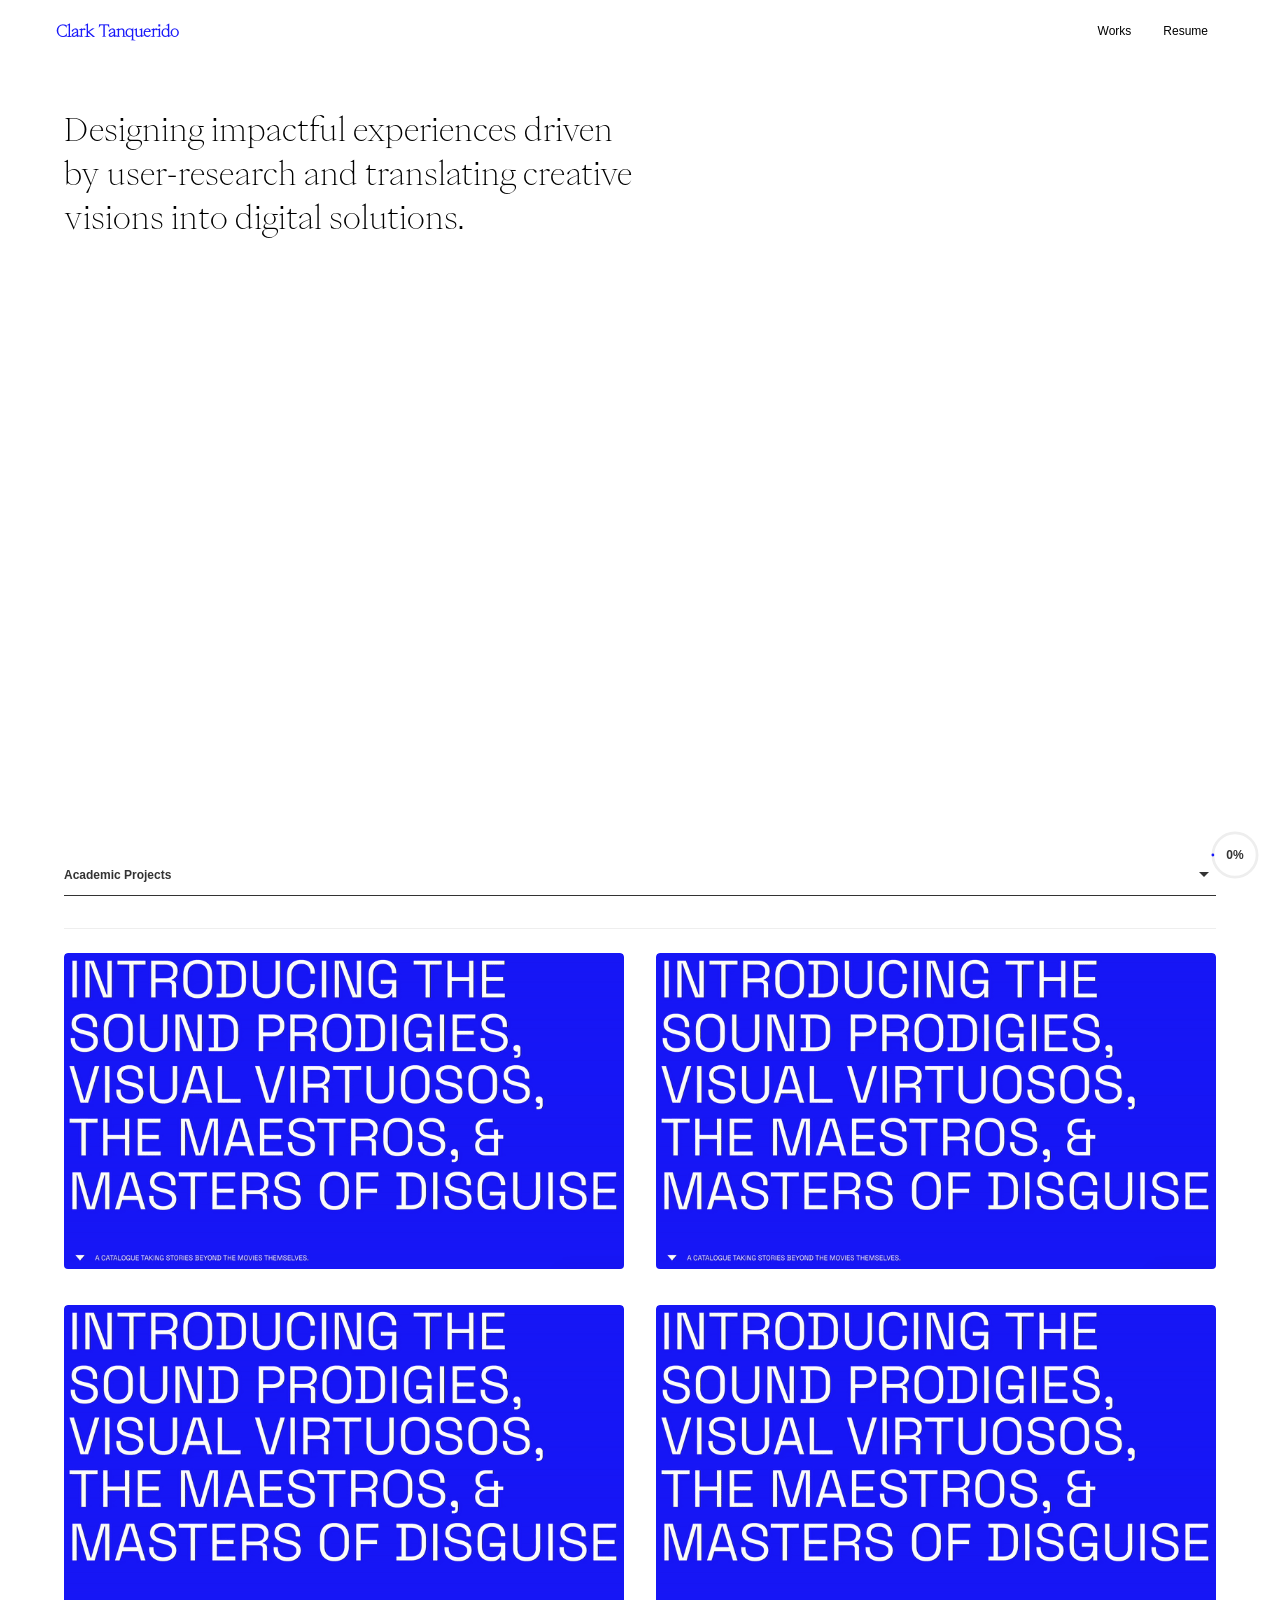
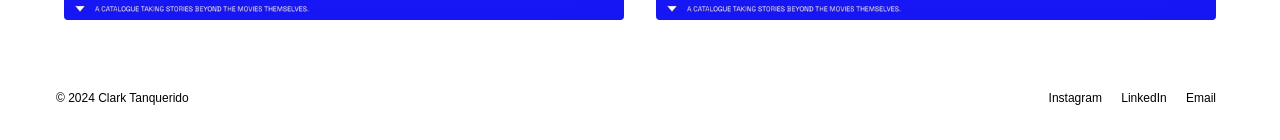
==== commit f310b8df: "homepage responsiveness" ====
--- a/index.html
+++ b/index.html
@@ -25,9 +25,9 @@
             <div class="intro-section">
               <h1 class="largeDisplayText">Designing impactful experiences driven by user-research and translating creative visions into digital solutions.</h1>
               <div id="sticky-header" class="sticky-header-container">
-                <hr class="header-divider">
+                <!-- <hr class="header-divider"> -->
                 <div class="project-list-headers">
-                  <h2 class="h2_homepage_small2">Academic Projects</h2>
+                  <h2 class="h2_homepage_small">Academic Projects</h2>
                   <h2 class="h2_homepage_small2"></h2>
                   <h2 class="h2_homepage_small">
                     <a href="#sticky-header" class="scroll-down-btn" aria-label="Scroll to projects">
@@ -39,59 +39,69 @@
               </div>
             </div>
 
-            <div id="project-grid" class="project-list-grid">
-              <!-- Row 1: Swiss Films -->
-              <h3>Swiss Films Festival</h3>
-              <p>Creating a visual identity to promote the Swiss Films Festival 2024, and formulating a content strategy which glorifies the people working behind the scenes of film production to highlight the work that takes place beyond just what is shown on the big screens.</p>
-              <img src="imgs/swissfilms_THUMBNAIL.gif" alt="Swiss Films Festival project thumbnail" class="case-study-image">
-              <!-- Row 2: NPR -->
-              <h3>NPR Tiny Desk Concerts</h3>
-              <p>Enhancing visitor experience to the site by implementing a filtering and searching system to streamline the discovery process of Tiny Desk Concerts from their expansive collection of live video performances.</p>
-              <img src="imgs/swissfilms_THUMBNAIL.gif" alt="NPR Tiny Desk Concerts project thumbnail" class="case-study-image">
-              <!-- Row 3: HealthConnect -->
-              <h3>HealthConnect</h3>
-              <p>A health-tracking app for seniors which features a centralized system for medical information regarding individual patients, providing them with personalized health care recommendations and an assistive interface to reduce uncertainties regarding medical status and build confidence.</p>
-              <img src="imgs/swissfilms_THUMBNAIL.gif" alt="HealthConnect project thumbnail" class="case-study-image">
-            </div>
+            <div class="case-study">
+              <div class="two-column-grid">
+                <div class="grid-column">
+                  <a href="case-study-swiss-films.html" class="case-study-link">
+                    <div class="image-container">
+                      <img src="imgs/swissfilms_THUMBNAIL.gif" alt="Swiss Films Festival project thumbnail" class="case-study-image">
+                      <div class="overlay-content">
+                        <h3>Swiss Films Festival</h3>
+                        <p>Creating a visual identity to promote the Swiss Films Festival 2024, and formulating a content strategy which glorifies the people working behind the scenes of film production to highlight the work that takes place beyond just what is shown on the big screens.</p>
+                      </div>
+                    </div>
+                  </a>
+                  <!-- <div class="case-study-content">
+                    <h3>Swiss Films Festival</h3>
+                    <a href="case-study-swiss-films.html" class="btn-case-study">View Case Study</a>
+                  </div> -->
+                </div>
 
-            <h2>Academic Projects.</h2>
-            <p>Take a look at case studies that I have worked on involving user experience design, user interface design, and visual identity.</p>
+                <div class="grid-column">
+                  <div class="image-container">
+                    <img src="imgs/swissfilms_THUMBNAIL.gif" alt="Swiss Films Festival project thumbnail" class="case-study-image">
+                    <div class="overlay-content">
+                      <h3>NPR Tiny Desk Concerts</h3>
+                      <p>Enhancing visitor experience to the site by implementing a filtering and searching system to streamline the discovery process of Tiny Desk Concerts from their expansive collection of live video performances.</p>
+                    </div>
+                  </div>
+                  <!-- <div class="case-study-content">
+                    <h3>NPR Tiny Desk Concerts</h3>
+                    <a href="#" class="btn-case-study">View Case Study</a>
+                  </div> -->
+                </div>
 
-            <div class="case-study">
-              <img src="imgs/swissfilms_THUMBNAIL.gif" alt="Swiss Films Festival project thumbnail" class="case-study-image">
-              <div class="case-study-content">
-                <h3>Swiss Films Festival</h3>
-                <p>Creating a visual identity to promote the Swiss Films Festival 2024, and formulating a content strategy which glorifies the people working behind the scenes of film production to highlight the work that takes place beyond just what is shown on the big screens.</p>
-                <a href="case-study-swiss-films.html" class="btn-case-study">View Case Study</a>
+                <div class="grid-column">
+                  <div class="image-container">
+                    <img src="imgs/swissfilms_THUMBNAIL.gif" alt="Swiss Films Festival project thumbnail" class="case-study-image">
+                    <div class="overlay-content">
+                      <h3>HealthConnect</h3>
+                      <p>A health-tracking app for seniors which features a centralized system for medical information regarding individual patients, providing them with personalized health care recommendations and an assistive interface to reduce uncertainties regarding medical status and build confidence.</p>
+                    </div>
+                  </div>
+                  <!-- <div class="case-study-content">
+                    <h3>HealthConnect</h3>
+                    <a href="#" class="btn-case-study">View Case Study</a>
+                  </div> -->
+                </div>
+
+                <div class="grid-column">
+                  <div class="image-container">
+                    <img src="imgs/swissfilms_THUMBNAIL.gif" alt="Swiss Films Festival project thumbnail" class="case-study-image">
+                    <div class="overlay-content">
+                      <h3>Food Bank on Wheels</h3>
+                      <p>A website redesign for Food Bank on Wheels to streamline the donor and client processes within the site. The newly implemented features allows clients to track their food hamper deliveries, while donors are able to access donation receipts for tax purposes and future reference.</p>
+                    </div>
+                  </div>
+                  <!-- <div class="case-study-content">
+                    <h3>Food Bank on Wheels</h3>
+                    <a href="#" class="btn-case-study">View Case Study</a>
+                  </div> -->
+                </div>
+
               </div>
             </div>
 
-            <div class="case-study">
-              <img src="imgs/swissfilms_THUMBNAIL.gif" alt="NPR Tiny Desk Concerts project thumbnail" class="case-study-image">
-              <div class="case-study-content">
-                <h3>NPR Tiny Desk Concerts</h3>
-                <p>Enhancing visitor experience to the site by implementing a filtering and searching system to streamline the discovery process of Tiny Desk Concerts from their expansive collection of live video performances.</p>
-                <a href="#" class="btn-case-study">View Case Study</a>
-              </div>
-            </div>
-
-            <div class="case-study">
-              <img src="imgs/swissfilms_THUMBNAIL.gif" alt="HealthConnect project thumbnail" class="case-study-image">
-              <div class="case-study-content">
-                <h3>HealthConnect</h3>
-                <p>A health-tracking app for seniors which features a centralized system for medical information regarding individual patients, providing them with personalized health care recommendations and an assistive interface to reduce uncertainties regarding medical status and build confidence.</p>
-                <a href="#" class="btn-case-study">View Case Study</a>
-              </div>
-            </div>
-
-            <div class="case-study">
-              <img src="imgs/swissfilms_THUMBNAIL.gif" alt="Food Bank on Wheels project thumbnail" class="case-study-image">
-              <div class="case-study-content">
-                <h3>Food Bank on Wheels</h3>
-                <p>A website redesign for Food Bank on Wheels to streamline the donor and client processes within the site. The newly implemented features allows clients to track their food hamper deliveries, while donors are able to access donation receipts for tax purposes and future reference.</p>
-                <a href="#" class="btn-case-study">View Case Study</a>
-              </div>
-            </div>
           </main>
           <!-- <aside>
             <h3>About Me</h3>
--- a/style.css
+++ b/style.css
@@ -87,19 +87,16 @@
 
 .h2_homepage_small {
   font-size: 0.75rem;
-  font-weight: normal;
+  font-weight: bold;
+  display: flex; /* Use flexbox for alignment */
+  align-items: center; /* Vertically center the text */
+  text-align: left; /* Keep text left-aligned */
   margin: 0; /* Remove default h2 margin */
 }
 
-.h2_homepage_small2 {
-  font-size: 0.75rem;
-  font-weight: bold;
-  margin-top: 0.5rem;
-}
-
 .h2_homepage_small:last-child {
   display: flex;
-  justify-content: flex-end; /* Align button to the right */
+  justify-content: flex-end;
   align-items: center;
 }
 
@@ -355,10 +352,22 @@
   transform: translateY(0);
 }
 
+.case-study .grid-column {
+  display: flex;
+  flex-direction: column;
+}
+
+.case-study-content {
+  display: flex;
+  flex-direction: column;
+  flex-grow: 1; /* Allows this container to grow and fill available space */
+}
+
+
 /* --- Button Styles --- */
 .btn-case-study {
   display: inline-block;
-  background-color: #2c3e50;
+  background-color: #1818f9;
   color: #ecf0f1;
   padding: 0.75rem 1.5rem;
   margin-top: 1rem;
@@ -368,7 +377,58 @@
 }
 
 .btn-case-study:hover {
-  background-color: #34495e; /* A slightly lighter shade of the base color */
+  background-color: #000000; /* A slightly lighter shade of the base color */
+}
+
+/* This pushes the button to the bottom of the card */
+.case-study-content .btn-case-study {
+  margin-top: auto;
+  align-self: flex-start; /* Prevents the button from stretching to full width */
+}
+
+.image-container {
+  position: relative; /* This is the positioning context for the overlay */
+  overflow: hidden; /* Ensures the overlay doesn't spill out */
+  border-radius: 4px; /* Match the image's border-radius */
+}
+
+/* Style the paragraph as an overlay */
+.overlay-content {
+  position: absolute;
+  top: 0;
+  left: 0;
+  width: 100%;
+  height: 100%;
+  padding: 1rem;
+  display: flex;
+  flex-direction: column;
+  justify-content: flex-end; /* Aligns content to the bottom */
+  text-align: left;
+  background-color: rgba(0, 0, 0, 0.85); /* Semi-transparent blue background */
+  color: #ffffff; /* White text */
+  opacity: 0;
+  transition: opacity 0.3s ease-in-out;
+}
+.overlay-content h3,
+.overlay-content p {
+  color: #ffffff;
+  margin: 0; /* Reset margins */
+  margin-bottom: 0.5rem; /* Add space below the title */
+  padding: 0 0.5rem; /* Add horizontal padding */
+}
+
+.overlay-content p {
+  padding-bottom: 0.5rem; /* Add some space at the very bottom */
+}
+
+/* On hover of the image container, reveal the paragraph overlay */
+.image-container:hover .overlay-content {
+  opacity: 1;
+}
+
+.case-study-link {
+  text-decoration: none;
+  color: inherit;
 }
 
 /* --- Case Study Detail Page Styles --- */
--- a/responsive.css
+++ b/responsive.css
@@ -197,7 +197,7 @@
     display: flex;
     flex-direction: column;
     justify-content: space-between;
-    min-height: 90vh; /* Adjust as needed */
+    min-height: 90vh;
     margin-bottom: 2rem;
   }
   
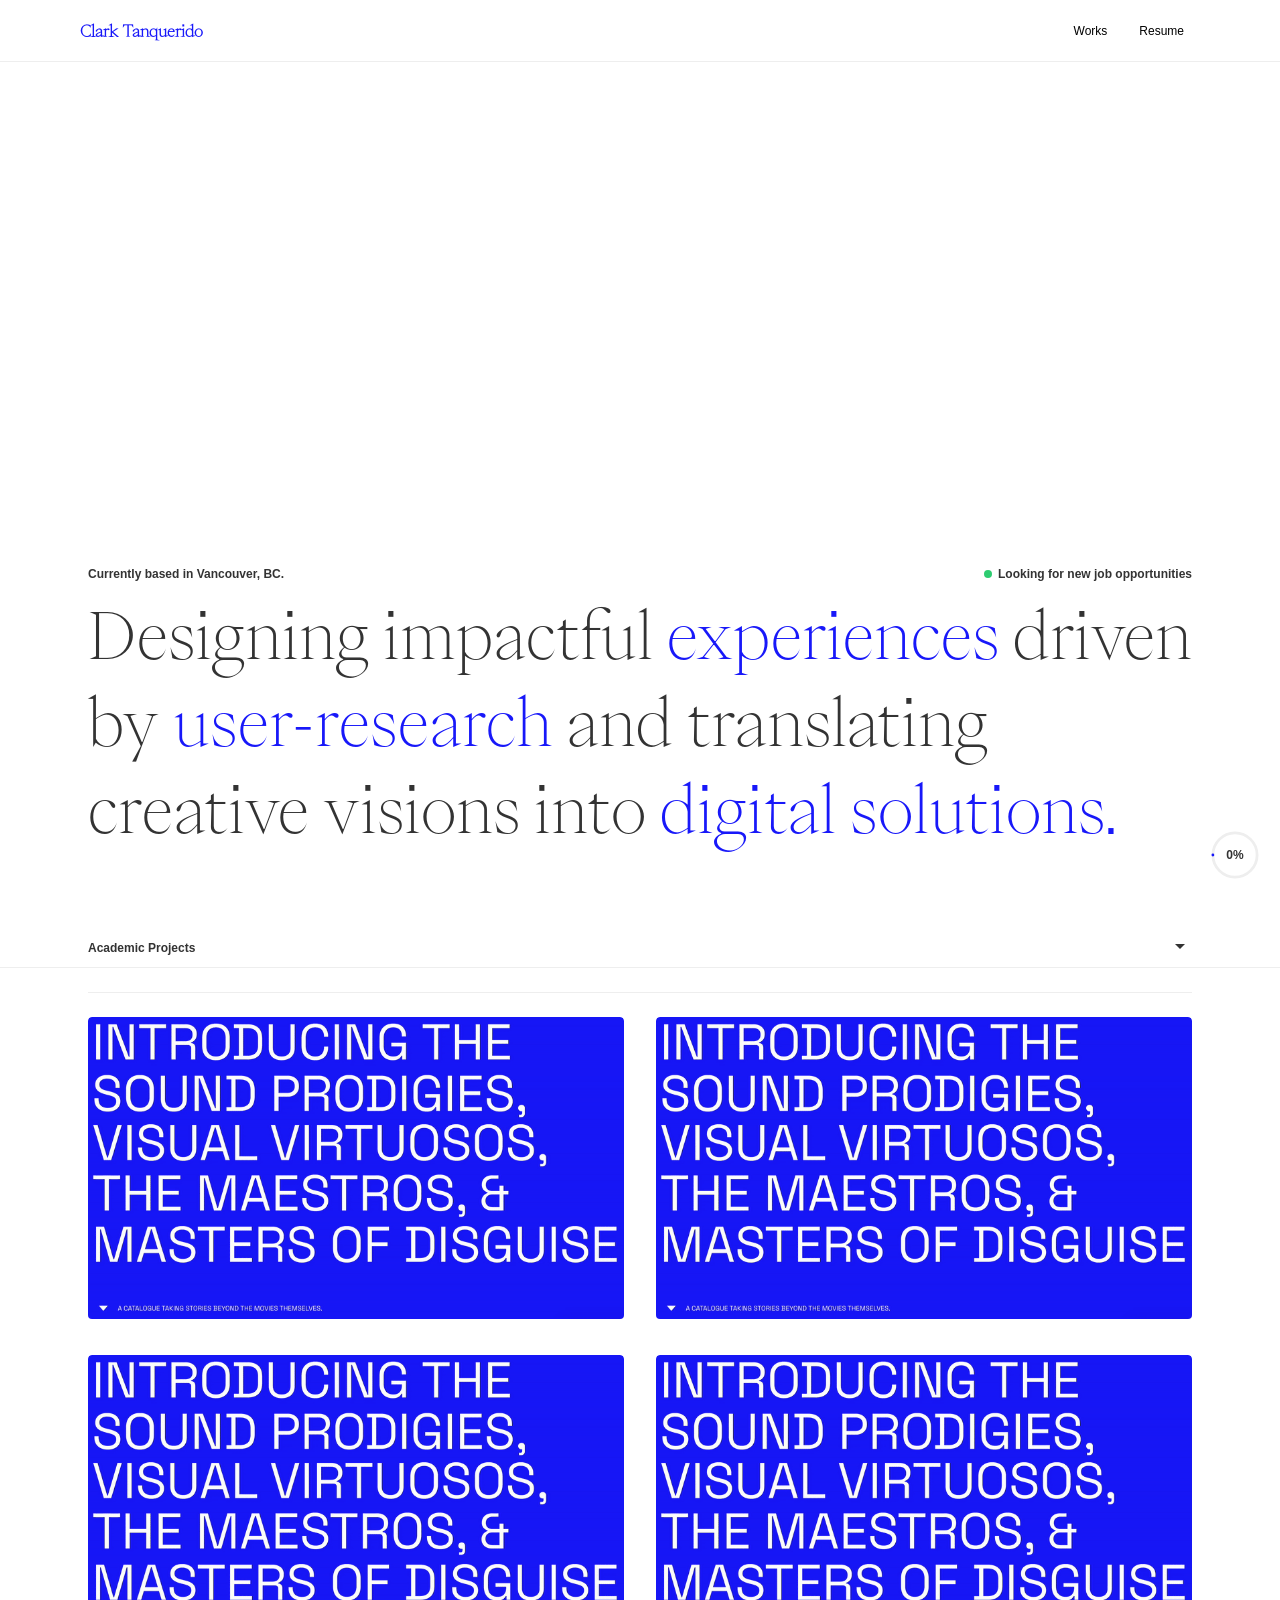
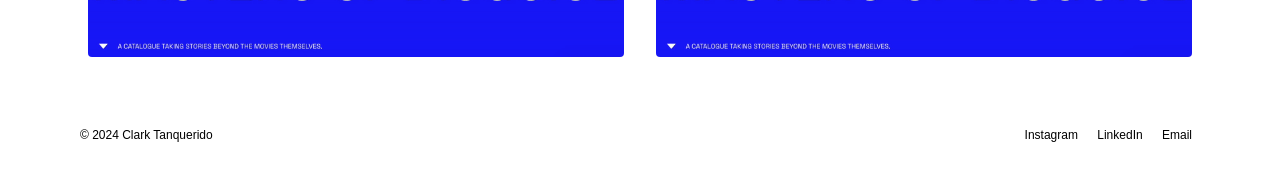
==== commit d7d351ea: "landing page visual updates" ====
--- a/index.html
+++ b/index.html
@@ -18,25 +18,32 @@
               <li><a href="#resume">Resume</a></li>
             </ul>
           </nav>
+          <div class="header-full-width-divider"></div>
         </header>
 
         <div class="content-wrapper">
           <main>
             <div class="intro-section">
-              <h1 class="largeDisplayText">Designing impactful experiences driven by user-research and translating creative visions into digital solutions.</h1>
-              <div id="sticky-header" class="sticky-header-container">
-                <!-- <hr class="header-divider"> -->
-                <div class="project-list-headers">
-                  <h2 class="h2_homepage_small">Academic Projects</h2>
-                  <h2 class="h2_homepage_small2"></h2>
-                  <h2 class="h2_homepage_small">
-                    <a href="#sticky-header" class="scroll-down-btn" aria-label="Scroll to projects">
-                      <svg xmlns="http://www.w3.org/2000/svg" viewBox="0 0 24 24" fill="currentColor"><path d="M7 10l5 5 5-5z"/></svg>
-                    </a>
-                  </h2>
+              <div class="intro-content-width"> <!-- This new wrapper groups the header info and h1 together -->
+                <div class="intro-header-info">
+                  <p class="h2_homepage_small">Currently based in Vancouver, BC.</p>
+                  <p class="h2_homepage_small"><span class="active-status-dot"></span> Looking for new job opportunities</p>
                 </div>
-                <hr class="header-divider">
+                <h1 class="largeDisplayTextHome topMargin_h1" style="max-width: 100%;">Designing impactful <span class="h2_blue">experiences</span> driven by <span class="h2_blue">user-research</span> and translating creative visions into <span class="h2_blue">digital solutions.</span></h1>
               </div>
+            </div>
+
+            <div id="sticky-header" class="sticky-header-container">
+              <div class="project-list-headers">
+                <h2 class="h2_homepage_small">Academic Projects</h2>
+                <h2 class="h2_homepage_small2"></h2>
+                <h2 class="h2_homepage_small">
+                  <a href="#sticky-header" class="scroll-down-btn" aria-label="Scroll to projects">
+                    <svg xmlns="http://www.w3.org/2000/svg" viewBox="0 0 24 24" fill="currentColor"><path d="M7 10l5 5 5-5z"/></svg>
+                  </a>
+                </h2>
+              </div>
+              <div class="header-full-width-divider"></div>
             </div>
 
             <div class="case-study">
--- a/style.css
+++ b/style.css
@@ -45,6 +45,27 @@
   background-color: #ffffff;
   color: #ecf0f1;
   padding: 1rem;
+  position: sticky; /* Keep the header at the top */
+  top: 0;
+  z-index: 100; /* Ensure it's above other content */
+  transition: transform 0.3s ease-in-out; /* Smooth hide/show animation */
+}
+
+/* This class will be added by JS to hide the header when scrolling down */
+header.scrolled.hidden {
+  transform: translateY(-100%);
+}
+
+.header-full-width-divider {
+  position: absolute;
+  bottom: 0;
+  left: 50%;
+  transform: translateX(-50%);
+  width: 100vw; /* 100% of the viewport width */
+  height: 1px;
+  background-color: #eee;
+  /* background-color: #000000; */
+  z-index: 101; /* Ensure it's above the header bg but can be below content if needed */
 }
 
 footer {
@@ -88,40 +109,59 @@
 .h2_homepage_small {
   font-size: 0.75rem;
   font-weight: bold;
-  display: flex; /* Use flexbox for alignment */
-  align-items: center; /* Vertically center the text */
-  text-align: left; /* Keep text left-aligned */
-  margin: 0; /* Remove default h2 margin */
-}
-
-.h2_homepage_small:last-child {
-  display: flex;
-  justify-content: flex-end;
-  align-items: center;
+  margin: 0; /* Remove default paragraph margin */
+  display: inline-flex; /* Use flex to align text and dot */
+  align-items: center; /* Vertically center items */
+  gap: 0.4rem; /* Space between text and dot */
+}
+
+/* Target the last h2 in the project headers to right-align the scroll arrow */
+.project-list-headers .h2_homepage_small:last-child {
+  width: 100%; /* Ensure it fills the grid cell */
+  justify-content: flex-end; /* Align the flex content (the arrow) to the end */
+}
+
+.active-status-dot {
+  display: inline-block;
+  width: 8px;
+  height: 8px;
+  background-color: #2ecc71; /* A nice green color */
+  border-radius: 50%; /* Makes it a circle */
+  animation: pulse 2s infinite; /* Adds a subtle pulsing animation */
+}
+
+.intro-header-info {
+  display: flex; /* Arrange children (the two paragraphs) in a row */
+  justify-content: space-between; /* Push children to opposite ends */
+  align-items: center; /* Vertically align them if they have different heights */
+  /* margin-bottom: 1rem; */ /* This was creating the space above the h1. It can be adjusted or removed. */
 }
 
 .intro-section {
     display: flex;
     flex-direction: column;
-    justify-content: space-between;
+    justify-content: flex-end; /* Pushes content to the bottom of the section */
     min-height: 100vh; /* Fill the entire viewport height */
-    margin-bottom: 2rem;
-    /* color: #ffffff; */
-  }
+    /* The margin-bottom is no longer needed as the next section will scroll over it */
+    /* JS will handle positioning (fixed/relative) */
+}
+
+.intro-content-width {
+  /* This will be constrained by media queries in responsive.css */
+  max-width: 90%;
+}
 
 .project-list-headers {
   display: grid;
   grid-template-columns: 3fr 5fr 2fr;
   gap: 1rem 2rem;
   margin: 0 0;
-  width: 100%;
 }
 
 .header-divider {
   border: none;
   height: 1px;
   background-color: #333; /* Or your preferred color */
-  margin: 0rem; /* Reset margin */
 }
 
 .sticky-header-container {
@@ -188,6 +228,14 @@
   margin-top: -0.5rem;
 }
 
+.noTopMargin_h1 {
+  margin-top: 0;
+}
+
+.topMargin_h1 {
+  margin-top: 0.5rem;
+}
+
 .p_noTopMargin {
   margin-top: -0.5rem;
 }
@@ -200,8 +248,8 @@
   max-width: 80%;
 }
 
-.text-black {
-  color: #000;
+.text-blue {
+  color: #1818f9;
 }
 
 /* Specific override for HMW text max-width */
@@ -256,6 +304,12 @@
   }
 }
 
+@keyframes pulse {
+  0% { box-shadow: 0 0 0 0 rgba(46, 204, 113, 0.7); }
+  70% { box-shadow: 0 0 0 10px rgba(46, 204, 113, 0); }
+  100% { box-shadow: 0 0 0 0 rgba(46, 204, 113, 0); }
+}
+
 /* --- End Animation --- */
 
 /* --- [END] Large display text [END] --- */
--- a/responsive.css
+++ b/responsive.css
@@ -30,6 +30,10 @@
 
     /* This applies the loaded font. It falls back to a generic serif if the font fails to load. */
     font-family: 'PP Eiko', serif;
+  }
+
+  .intro-content-width {
+    max-width: 85%;
   }
 
   .falling-pill-clone {
@@ -112,8 +116,8 @@
   .intro-section {
     display: flex;
     flex-direction: column;
-    justify-content: space-between;
-    min-height: 90vh; /* Adjust as needed */
+    justify-content: flex-end;
+    min-height: 95vh; /* Adjust as needed */
     margin-bottom: 2rem;
   }
 
@@ -147,9 +151,11 @@
 /* Applies to screens 1024px and wider */
 @media (min-width: 1024px) {
   .page-wrapper {
-    max-width: 1200px; /* Constrain width on very large screens */
-    margin: 0 auto;
-    /* box-shadow: 0 0 10px rgba(0, 0, 0, 0.1); */
+    /* Use a percentage-based width but cap it at a max-width. */
+    /* margin: 0 auto will center it once the max-width is reached. */
+    width: 90%; /* e.g., content takes up 90% of the screen */
+    max-width: 1440px; /* e.g., content stops growing at 1440px */
+    margin: 0 auto; /* This will create the growing side margins */
   }
 
   .footer-content {
@@ -186,17 +192,31 @@
     line-height: 1.25rem;
   }
 
+  .largeDisplayTextHome {
+    font-size: 4rem;
+    font-weight: lighter;
+
+    max-width: 50%;
+
+    /* This applies the loaded font. It falls back to a generic serif if the font fails to load. */
+    font-family: 'PP Eiko', serif;
+  }
+
   .largeDisplayText {
     font-size: 2rem;
     font-weight: lighter;
 
     max-width: 50%;
+  }
+
+  .intro-content-width {
+    max-width: 100%;
   }
 
   .intro-section {
     display: flex;
     flex-direction: column;
-    justify-content: space-between;
+    justify-content: flex-end;
     min-height: 90vh;
     margin-bottom: 2rem;
   }
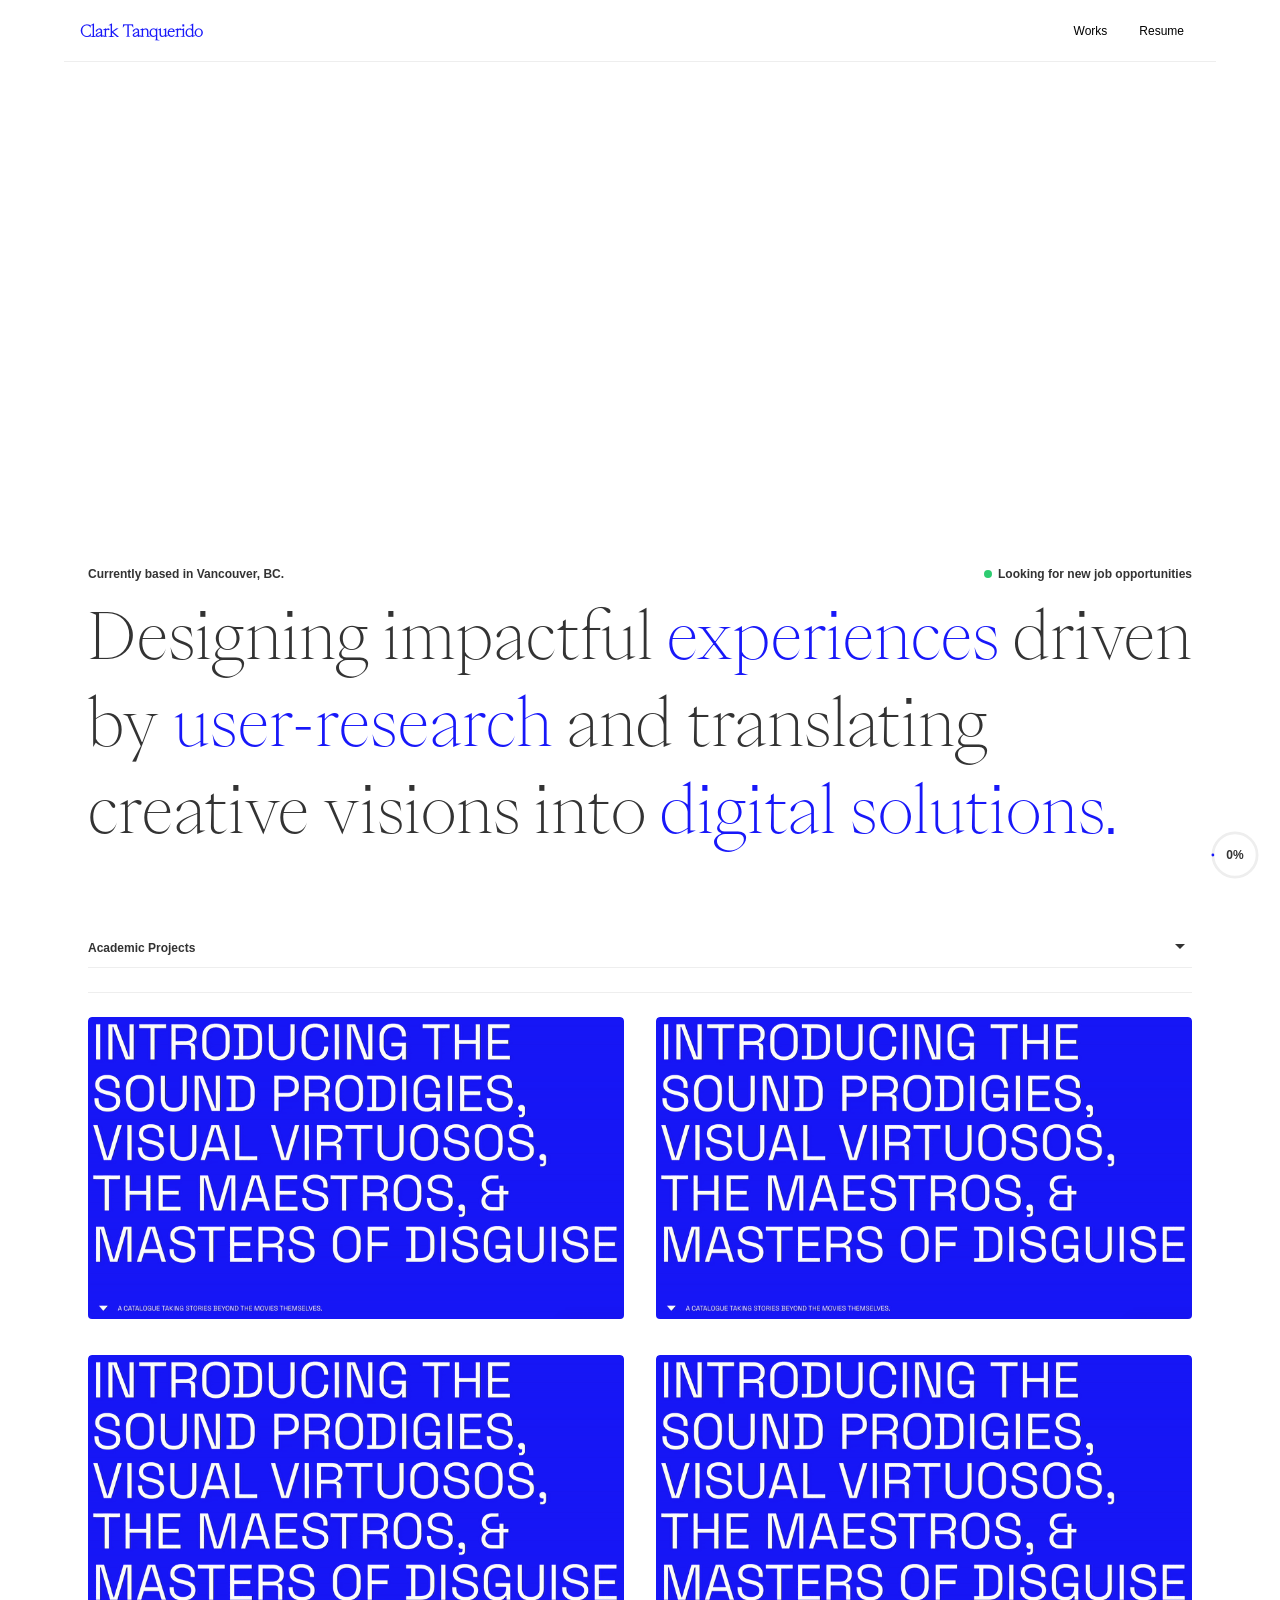
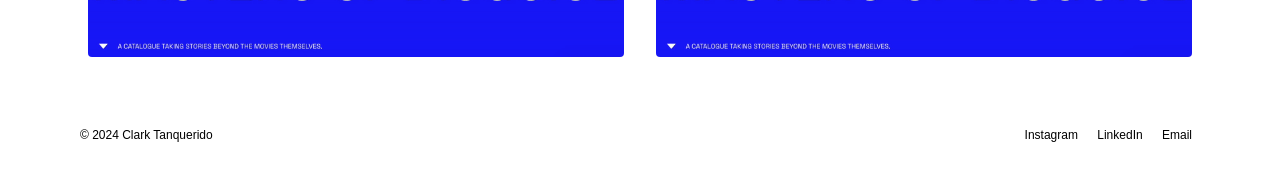
==== commit 733b8f10: "landing animation + visuals update" ====
--- a/index.html
+++ b/index.html
@@ -12,9 +12,9 @@
       <div class="container">
         <header>
           <nav class="navbar">
-            <a href="index.html" class="logo">Clark Tanquerido</a>
+            <a href="landingTest.html" class="logo">Clark Tanquerido</a>
             <ul class="nav-links">
-              <li><a href="works.html">Works</a></li>
+              <li><a href="#sticky-header">Works</a></li>
               <li><a href="#resume">Resume</a></li>
             </ul>
           </nav>
@@ -136,6 +136,9 @@
       </svg>
       <div id="progressText" class="progress-text">0%</div>
     </div>
+    <div class="custom-cursor">
+      <span class="cursor-text"></span>
+    </div>
     <script src="script.js"></script>
   </body>
 </html>
--- a/style.css
+++ b/style.css
@@ -20,6 +20,7 @@
   margin: 0;
   background-color: #ffffff;
   color: #333;
+  cursor: none; /* Hide the default system cursor */
 }
 
 p {
@@ -61,7 +62,7 @@
   bottom: 0;
   left: 50%;
   transform: translateX(-50%);
-  width: 100vw; /* 100% of the viewport width */
+  width: 100%; /* 100% of the viewport width */
   height: 1px;
   background-color: #eee;
   /* background-color: #000000; */
@@ -825,6 +826,264 @@
   cursor: pointer;
 }
 
+/* --- Custom Cursor Styles --- */
+.custom-cursor {
+  position: fixed;
+  top: 0;
+  left: 0;
+  z-index: 9999;
+  pointer-events: none; /* Allows clicks to pass through */
+  transition: opacity 0.3s ease-in-out;
+  transform: translate(-50%, -50%); /* Center the cursor element on the pointer */
+  opacity: 0; /* Initially hidden, will be faded in by JS */
+}
+
+.custom-cursor.visible {
+  opacity: 1;
+}
+
+.cursor-text {
+  display: inline-block;
+  padding: 0.5rem 1rem;
+  background-color: #1818f9; /* Your theme's blue color */
+  color: #ffffff; /* White text */
+  border-radius: 999px; /* Pill shape */
+  font-size: 0.75rem;
+  font-weight: bold;
+  white-space: nowrap;
+}
+
+/* A class to add a 'grow' effect on hover */
+.custom-cursor.grow .cursor-text {
+}
+
+/* --- Seven Column Grid Styles for landingTest.html --- */
+.seven-column-grid {
+  display: grid;
+  grid-template-columns: repeat(7, 1fr);
+  grid-template-rows: repeat(3, 1fr);
+  position: fixed; /* Default for smaller screens */
+  top: 0;
+  left: 0;
+  width: 100vw;
+  height: 100vh;
+}
+
+.grid-background {
+  grid-column: 1 / -1; /* Span all columns */
+  grid-row: 1 / -1; /* Span all rows */
+  display: grid;
+  grid-template-columns: repeat(7, 1fr);
+  grid-template-rows: repeat(3, 1fr);
+  z-index: 0; /* Behind the content */
+  width: 100%;
+  height: 100%;
+}
+
+.grid-cell {
+  position: relative;
+}
+
+/* Horizontal Line Animation */
+.grid-cell::before {
+  content: '';
+  position: absolute;
+  top: 0;
+  left: 0;
+  width: 0;
+  height: 1px;
+  background-color: rgba(255, 255, 255, 0.2);
+  transition: width 0.8s ease-out;
+}
+
+/* Vertical Line Animation */
+.grid-cell::after {
+  content: '';
+  position: absolute;
+  top: 0;
+  left: 0;
+  width: 1px;
+  height: 0;
+  background-color: rgba(255, 255, 255, 0.2);
+  transition: height 0.8s ease-out;
+}
+
+/* Trigger animations */
+.grid-background.animate .grid-cell::before {
+  width: 100%;
+}
+.grid-background.animate .grid-cell::after {
+  height: 100%;
+}
+
+/* Staggered animation delays */
+.grid-background.animate .grid-cell:nth-child(7n + 2)::after { transition-delay: 0.1s; }
+.grid-background.animate .grid-cell:nth-child(7n + 3)::after { transition-delay: 0.2s; }
+.grid-background.animate .grid-cell:nth-child(7n + 4)::after { transition-delay: 0.3s; }
+.grid-background.animate .grid-cell:nth-child(7n + 5)::after { transition-delay: 0.4s; }
+.grid-background.animate .grid-cell:nth-child(7n + 6)::after { transition-delay: 0.5s; }
+.grid-background.animate .grid-cell:nth-child(7n + 7)::after { transition-delay: 0.6s; }
+
+.grid-background.animate .grid-cell:nth-child(n+8)::before { transition-delay: 0.7s; }
+.grid-background.animate .grid-cell:nth-child(n+15)::before { transition-delay: 0.8s; }
+
+
+.grid-right-border {
+  position: absolute;
+  top: 0;
+  right: 0;
+  width: 1px;
+  height: 0; /* Initially hidden */
+  background-color: rgba(255, 255, 255, 0.2);
+  transition: height 0.8s ease-out;
+  transition-delay: 0.7s; /* Stagger with other lines */
+  z-index: 0;
+}
+
+/* Trigger animation for the right border */
+.seven-column-grid.animate .grid-right-border {
+  height: 100%;
+}
+
+
+.grid-content {
+  z-index: 1; /* Ensure content is above the grid lines */
+  padding: 1rem; /* Add some spacing inside the cell */
+  align-self: center; /* Vertically center the content in its grid cell */
+  opacity: 0; /* Initially hidden */
+  transition: opacity 0.5s ease-in-out; /* Fade-in transition */
+}
+
+.grid-content.visible {
+  opacity: 1; /* Make it visible */
+}
+
+.main-heading {
+  grid-column: 2 / span 3; /* Start at col line 2, span 3 columns */
+  grid-row: 1 / 2;      /* Place in the first row */
+  font-family: 'PP Eiko', serif;
+  font-size: 4rem;
+  margin: 0;
+}
+
+.row1-col1-content {
+  grid-column: 1 / 2; /* Place in the first column */
+  grid-row: 1 / 2;    /* Place in the first row */
+  align-self: start;    /* Align to the bottom of the cell */
+  padding-bottom: 0rem; /* Reduce bottom padding to lessen space */
+}
+
+.row1-col4-content {
+  grid-column: 3 / 4; /* Place in the fourth column */
+  grid-row: 1 / 2;    /* Place in the first row */
+  align-self: start;    /* Align to the bottom of the cell */
+  padding-bottom: 0rem; /* Reduce bottom padding to lessen space */
+}
+
+.row1-col5-content {
+  grid-column: 5 / 6; /* Place in the sixth column */
+  grid-row: 1 / 2;    /* Place in the first row */
+  align-self: end;    /* Align to the bottom of the cell */
+  padding-bottom: 0rem; /* Reduce bottom padding to lessen space */
+}
+
+.row1-col7-content {
+  grid-column: 7 / 8; /* Place in the seventh column */
+  grid-row: 1 / 2;    /* Place in the first row */
+  align-self: end;    /* Align to the bottom of the cell */
+  padding-bottom: 0rem; /* Reduce bottom padding to lessen space */
+}
+
+.row2-col2-content {
+  grid-column: 2 / 3; /* Place in the second column */
+  grid-row: 2 / 3;    /* Place in the second row */
+  align-self: start;    /* Align to the bottom of the cell */
+  padding-bottom: 0rem;
+}
+
+.row2-col6-content {
+  grid-column: 6 / 7; /* Place in the fifth column */
+  grid-row: 2 / 3;    /* Place in the second row */
+  align-self: end;    /* Align to the bottom of the cell */
+  padding-bottom: 0rem;
+}
+
+.row2-col7-content {
+  grid-column: 7 / 8; /* Place in the seventh column */
+  grid-row: 2 / 3;    /* Place in the second row */
+  align-self: end;    /* Align to the bottom of the cell */
+  padding-bottom: 0rem;
+}
+
+.row3-col1-content {
+  grid-column: 1 / 2; /* Place in the first column */
+  grid-row: 3 / 4;    /* Place in the third row */
+  align-self: end;    /* Align to the bottom of the cell */
+  padding-bottom: 0rem;
+}
+
+.row3-col4-content {
+  grid-column: 4 / 5; /* Place in the fourth column */
+  grid-row: 3 / 4;    /* Place in the third row */
+  align-self: end;    /* Align to the bottom of the cell */
+  padding-bottom: 0rem;
+}
+
+.row3-col6-content {
+  grid-column: 6 / 7; /* Place in the sixth column */
+  grid-row: 3 / 4;    /* Place in the third row */
+  align-self: end;    /* Align to the bottom of the cell */
+  padding-bottom: 0rem;
+}
+
+.full-height-page {
+  background-color: #1818f9;
+  color: #ffffff;
+  padding: 0 ßrem; /* Add horizontal padding to the body */
+}
+
+.full-height-page html {
+  background-color: #1818f9; /* Ensure background color fills the whole page */
+}
+
+.full-height-page .page-wrapper,
+.full-height-page header,
+.full-height-page main,
+.full-height-page footer {
+  background-color: transparent;
+}
+
+.full-height-page .logo,
+.full-height-page .nav-links li a,
+.full-height-page .social-links a,
+.full-height-page .h2_blue {
+  color: #ffffff;
+}
+
+.full-height-page .header-full-width-divider {
+  display: none; /* Hide the original divider */
+}
+
+/* --- Full Height Page Styles for landingTest.html --- */
+.full-height-page .container {
+  height: 100vh; /* Make container exactly the viewport height */
+  min-height: auto; /* Override existing min-height */
+}
+
+.full-height-page .intro-section {
+  flex-grow: 1; /* Allow intro section to fill available space */
+  min-height: auto; /* Override existing min-height */
+  justify-content: center; /* Center the content vertically */
+}
+
+.full-height-page .container {
+  overflow-y: auto; /* Allow scrolling within the container if content overflows */
+}
+
+
+
+
+
 /* --- Lightbox Styles --- */
 .lightbox-trigger {
   cursor: pointer; /* Indicates the image is clickable */
--- a/responsive.css
+++ b/responsive.css
@@ -220,6 +220,15 @@
     min-height: 90vh;
     margin-bottom: 2rem;
   }
+
+  /* Constrain the seven-column grid to the page wrapper width on large screens */
+  .full-height-page .seven-column-grid {
+    position: fixed;
+    width: calc(100% - 2rem); /* Account for the body padding */
+    max-width: 1440px;
+    left: 50%;
+    transform: translateX(-50%);
+  }
   
 }
 
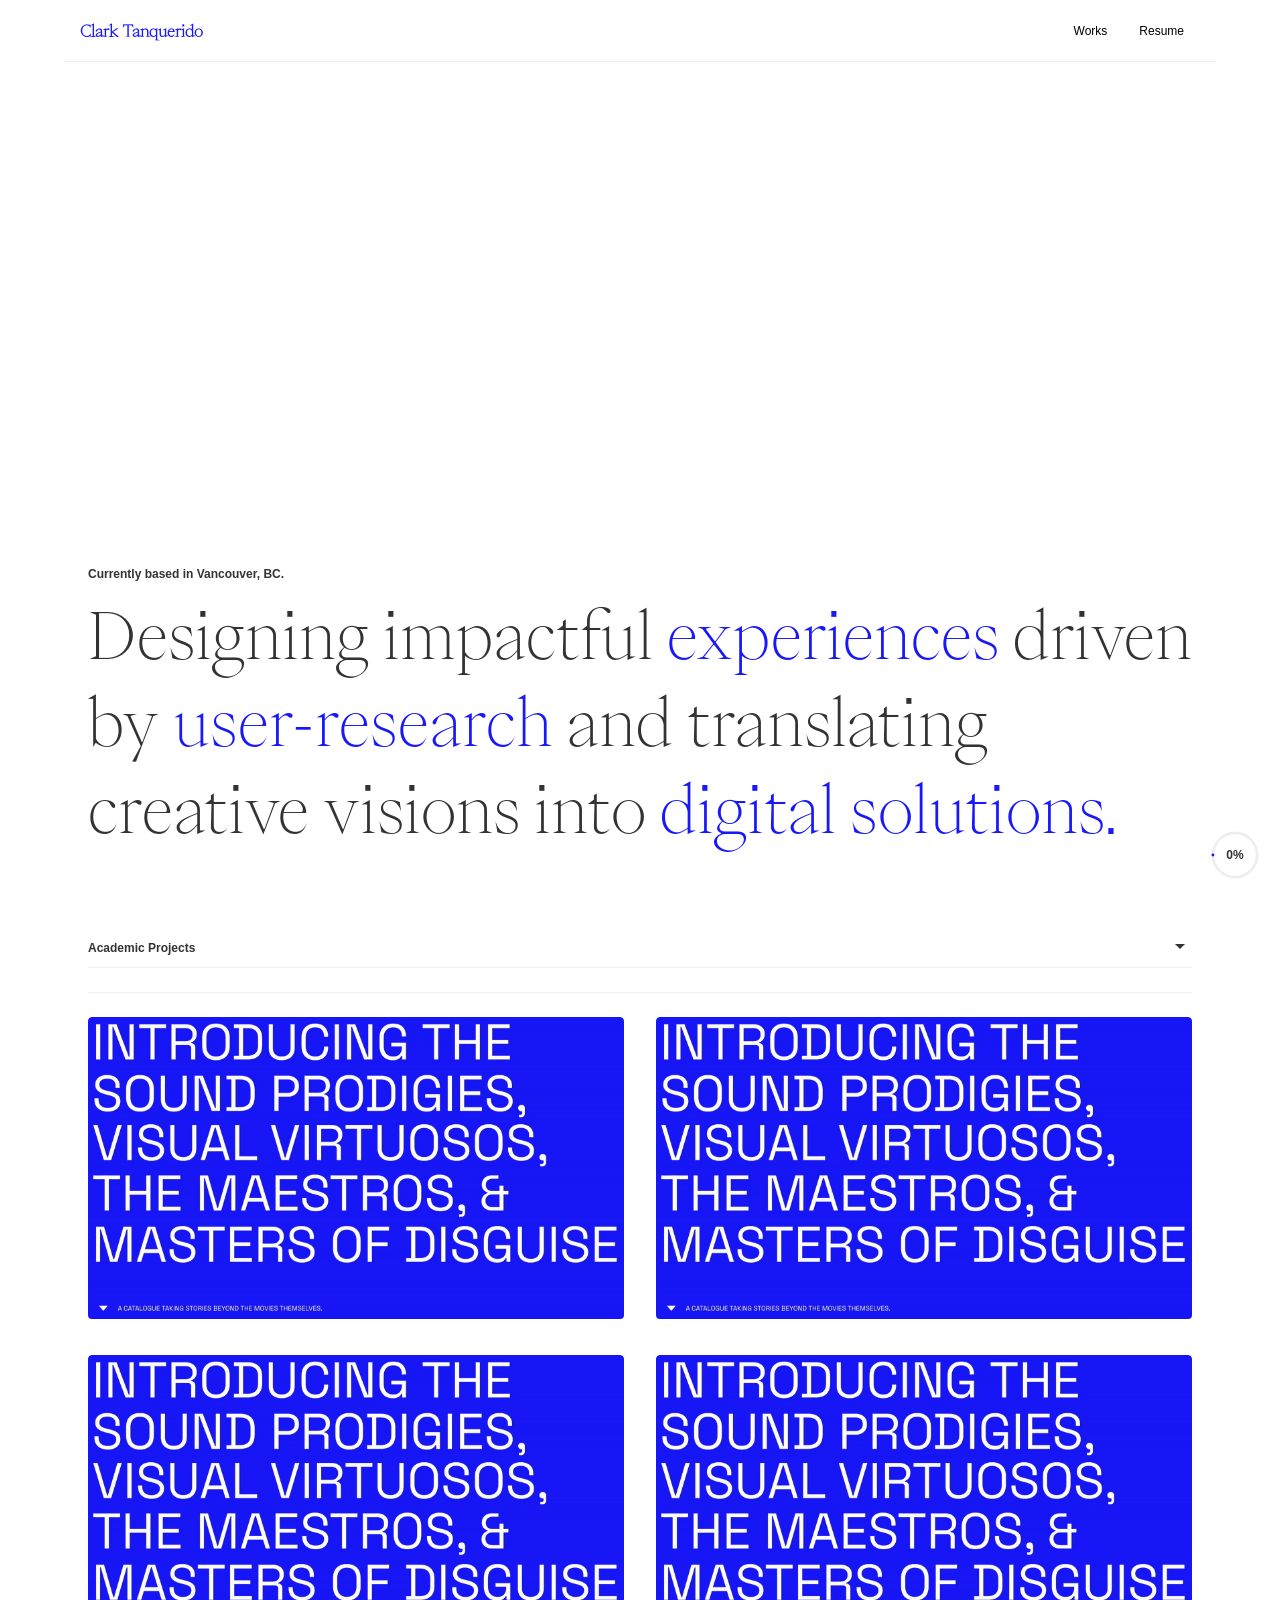
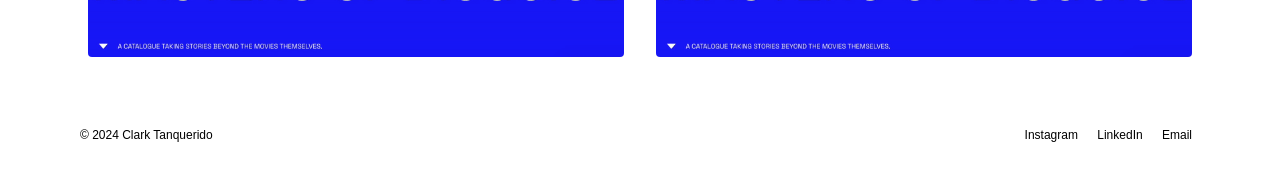
==== commit 270a327c: "visual update" ====
--- a/index.html
+++ b/index.html
@@ -27,7 +27,7 @@
               <div class="intro-content-width"> <!-- This new wrapper groups the header info and h1 together -->
                 <div class="intro-header-info">
                   <p class="h2_homepage_small">Currently based in Vancouver, BC.</p>
-                  <p class="h2_homepage_small"><span class="active-status-dot"></span> Looking for new job opportunities</p>
+                  <!-- <p class="h2_homepage_small"><span class="active-status-dot"></span> Looking for new job opportunities</p> -->
                 </div>
                 <h1 class="largeDisplayTextHome topMargin_h1" style="max-width: 100%;">Designing impactful <span class="h2_blue">experiences</span> driven by <span class="h2_blue">user-research</span> and translating creative visions into <span class="h2_blue">digital solutions.</span></h1>
               </div>
--- a/style.css
+++ b/style.css
@@ -843,14 +843,19 @@
 }
 
 .cursor-text {
-  display: inline-block;
-  padding: 0.5rem 1rem;
+  display: flex;
+  justify-content: center;
+  align-items: center;
+  text-align: center;
+  min-width: 80px; /* Set a minimum size */
+  min-height: 80px; /* Set a minimum size */
+  padding: 1rem;
   background-color: #1818f9; /* Your theme's blue color */
   color: #ffffff; /* White text */
-  border-radius: 999px; /* Pill shape */
+  border: 1px solid #ffffff; /* White outline */
+  border-radius: 50%; /* Circle shape */
   font-size: 0.75rem;
   font-weight: bold;
-  white-space: nowrap;
 }
 
 /* A class to add a 'grow' effect on hover */
@@ -1018,7 +1023,7 @@
 .row3-col1-content {
   grid-column: 1 / 2; /* Place in the first column */
   grid-row: 3 / 4;    /* Place in the third row */
-  align-self: end;    /* Align to the bottom of the cell */
+  align-self: start;    /* Align to the bottom of the cell */
   padding-bottom: 0rem;
 }
 
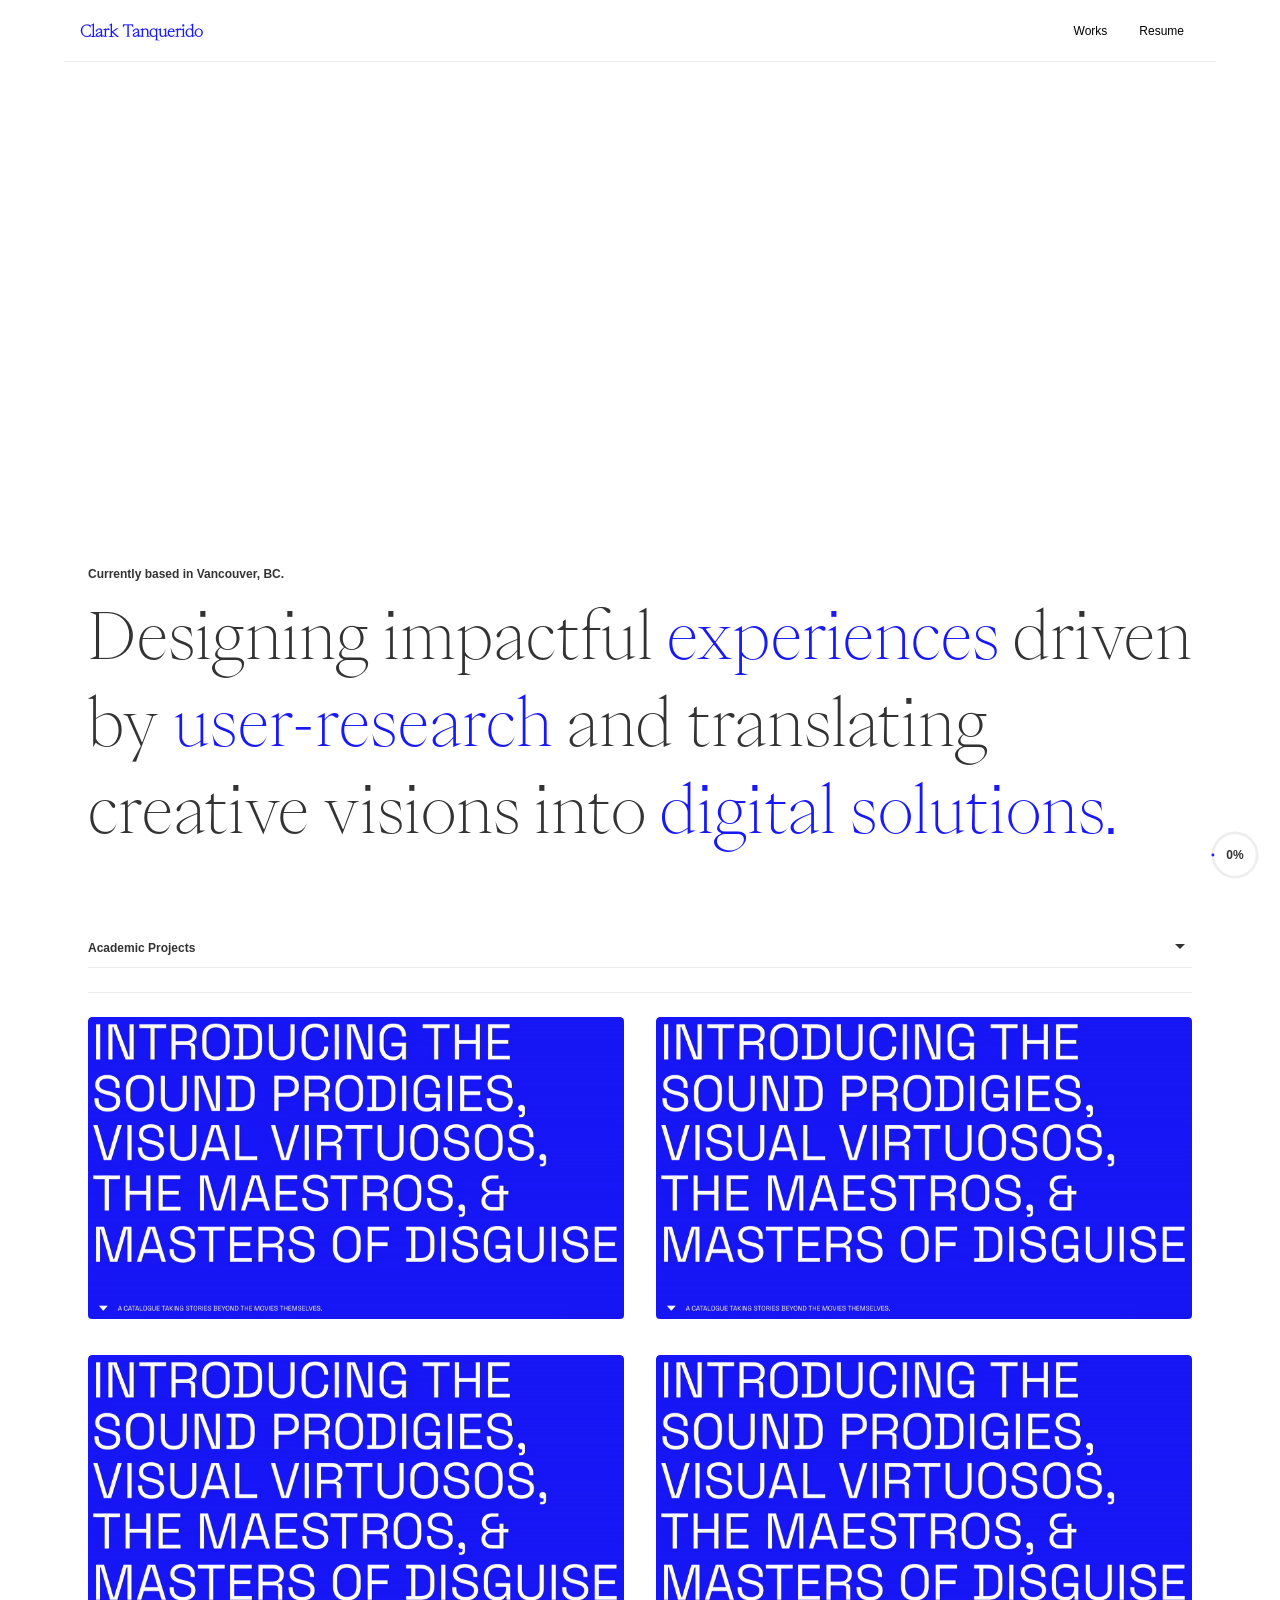
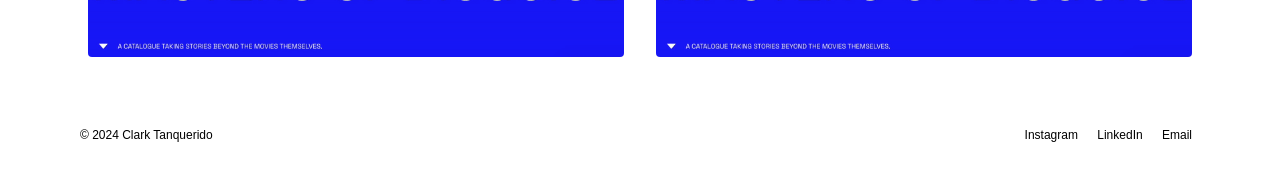
==== commit 46b95287: "update case studies added new case study page for npr tiny desk." ====
--- a/index.html
+++ b/index.html
@@ -65,13 +65,15 @@
                 </div>
 
                 <div class="grid-column">
-                  <div class="image-container">
-                    <img src="imgs/swissfilms_THUMBNAIL.gif" alt="Swiss Films Festival project thumbnail" class="case-study-image">
-                    <div class="overlay-content">
-                      <h3>NPR Tiny Desk Concerts</h3>
-                      <p>Enhancing visitor experience to the site by implementing a filtering and searching system to streamline the discovery process of Tiny Desk Concerts from their expansive collection of live video performances.</p>
+                  <a href="case-study-npr-tiny-desk.html" class="case-study-link">
+                    <div class="image-container">
+                      <img src="imgs/swissfilms_THUMBNAIL.gif" alt="Swiss Films Festival project thumbnail" class="case-study-image">
+                      <div class="overlay-content">
+                        <h3>NPR Tiny Desk Concerts</h3>
+                        <p>Enhancing visitor experience to the site by implementing a filtering and searching system to streamline the discovery process of Tiny Desk Concerts from their expansive collection of live video performances.</p>
+                      </div>
                     </div>
-                  </div>
+                  </a>
                   <!-- <div class="case-study-content">
                     <h3>NPR Tiny Desk Concerts</h3>
                     <a href="#" class="btn-case-study">View Case Study</a>
--- a/style.css
+++ b/style.css
@@ -847,15 +847,16 @@
   justify-content: center;
   align-items: center;
   text-align: center;
-  min-width: 80px; /* Set a minimum size */
-  min-height: 80px; /* Set a minimum size */
-  padding: 1rem;
+  min-width: 60px; /* Set a minimum size */
+  aspect-ratio: 1 / 1; /* Ensure it's always a square */
+  padding: 1rem 10px; /* Add space around the text, with 20px on left/right */
   background-color: #1818f9; /* Your theme's blue color */
   color: #ffffff; /* White text */
   border: 1px solid #ffffff; /* White outline */
-  border-radius: 50%; /* Circle shape */
-  font-size: 0.75rem;
+  border-radius: 0; /* Square shape */
+  font-size: 0.5rem;
   font-weight: bold;
+  transition: transform 0.3s ease-out; /* Add transition for smooth rotation */
 }
 
 /* A class to add a 'grow' effect on hover */
